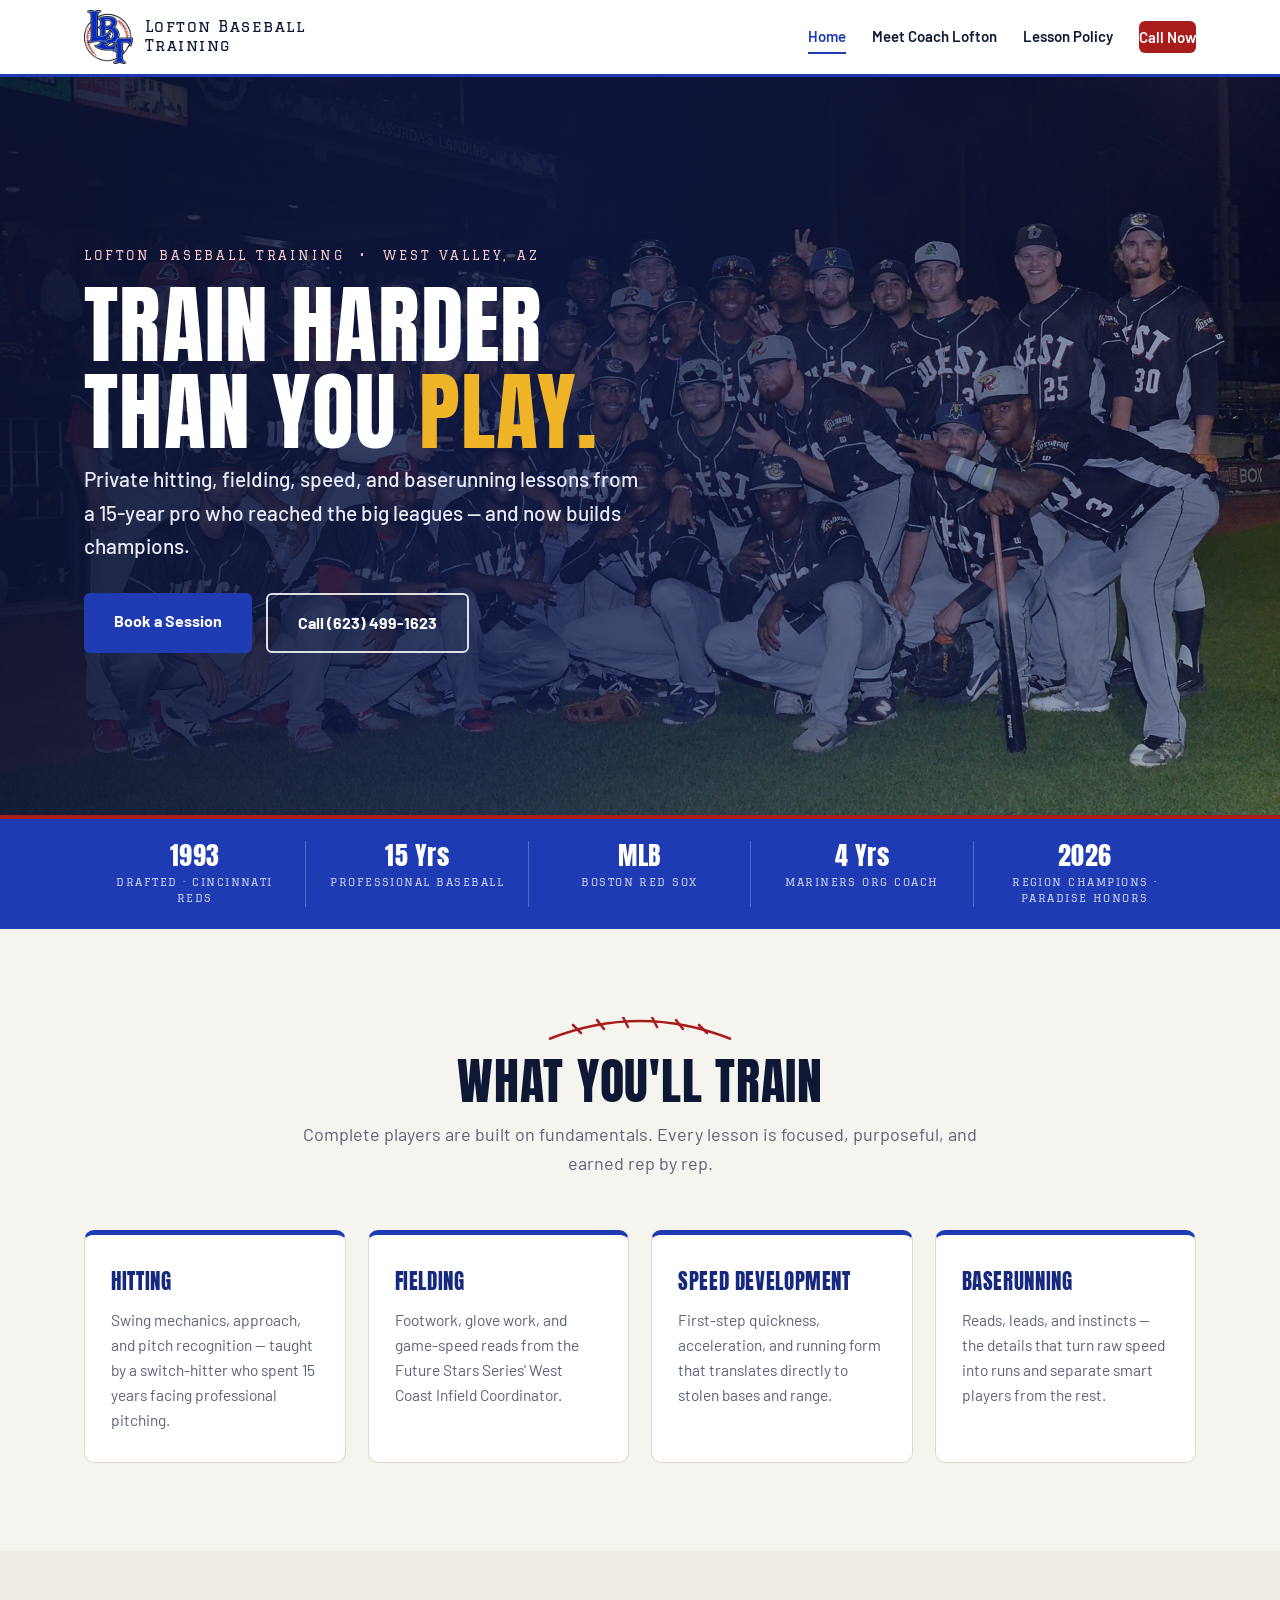
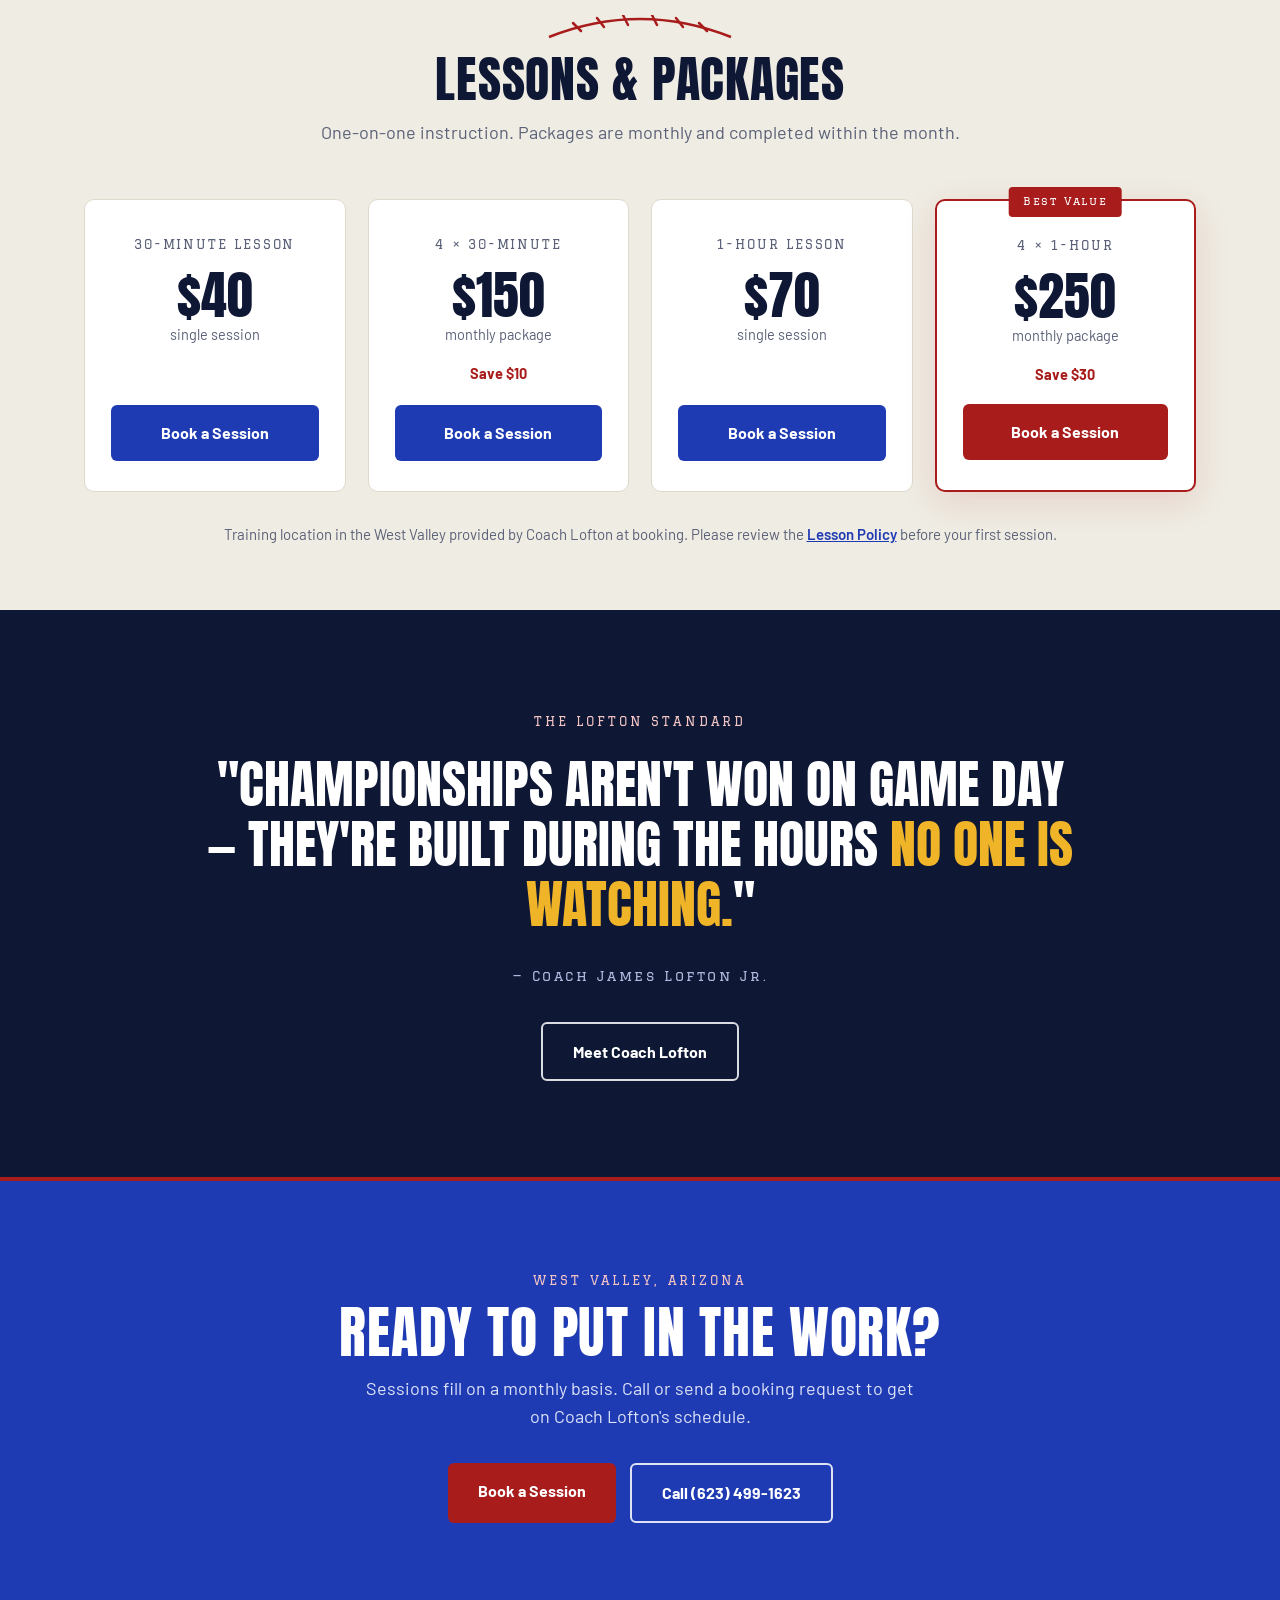
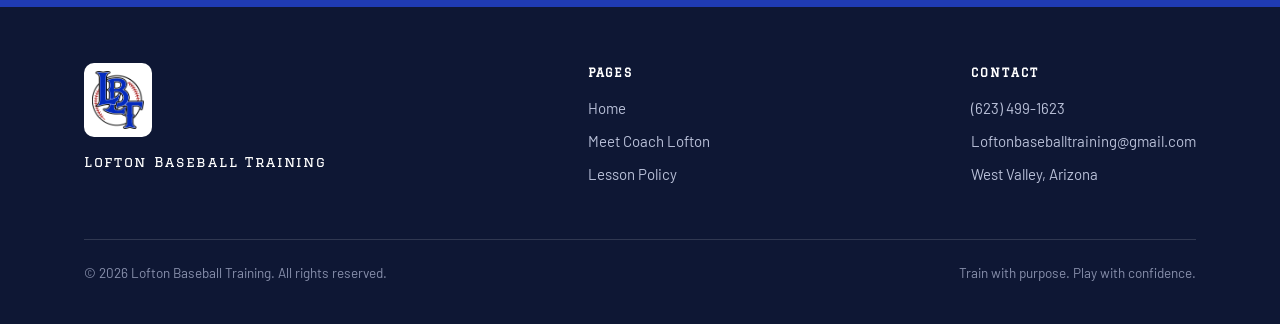
==== index.html @ 00c6a6cc "Launch Lofton Baseball Training site" ====
<!DOCTYPE html>
<html lang="en">
<head>
<meta charset="UTF-8">
<meta name="viewport" content="width=device-width, initial-scale=1.0">
<title>Lofton Baseball Training | Pro-Level Baseball Lessons in West Valley, AZ</title>
<meta name="description" content="Private baseball training in West Valley, Arizona with Coach James Lofton Jr. — 15-year pro, former Boston Red Sox shortstop, and Future Stars Series infield coordinator. Hitting, fielding, speed, and baserunning lessons.">
<link rel="icon" type="image/png" href="images/lbt-logo.png">
<link rel="preconnect" href="https://fonts.googleapis.com">
<link rel="preconnect" href="https://fonts.gstatic.com" crossorigin>
<link href="https://fonts.googleapis.com/css2?family=Anton&family=Graduate&family=Barlow:wght@400;500;600;700&display=swap" rel="stylesheet">
<link rel="stylesheet" href="styles.css">
</head>
<body>

<header class="site-header">
  <div class="header-inner">
    <a class="logo-link" href="index.html" aria-label="Lofton Baseball Training — home">
      <img src="images/lbt-logo.png" alt="LBT — Lofton Baseball Training logo">
      <span class="logo-word">Lofton Baseball<br>Training</span>
    </a>
    <button class="nav-toggle" aria-expanded="false" aria-controls="nav" onclick="const n=document.getElementById('nav');const o=n.classList.toggle('open');this.setAttribute('aria-expanded',o);">Menu</button>
    <nav class="main-nav" id="nav" aria-label="Main">
      <a href="index.html" class="active">Home</a>
      <a href="meet-coach-lofton.html">Meet Coach Lofton</a>
      <a href="lesson-policy.html">Lesson Policy</a>
      <a class="btn-call" href="tel:+16234991623">Call Now</a>
    </nav>
  </div>
</header>

<!-- HERO -->
<section class="hero">
  <img class="hero-bg" src="images/hero-team.jpg" alt="Coach Lofton's players celebrating on the field after a win" fetchpriority="high">
  <div class="hero-shade"></div>
  <div class="hero-content">
    <span class="eyebrow on-dark">Lofton Baseball Training &nbsp;•&nbsp; West Valley, AZ</span>
    <h1 class="display">Train harder<br>than you <span class="accent">play.</span></h1>
    <p class="sub">Private hitting, fielding, speed, and baserunning lessons from a 15-year pro who reached the big leagues — and now builds champions.</p>
    <div class="btn-group">
      <a class="btn btn-primary" href="mailto:Loftonbaseballtraining@gmail.com?subject=Book%20a%20Session%20%E2%80%94%20Lofton%20Baseball%20Training">Book a Session</a>
      <a class="btn btn-outline-light" href="tel:+16234991623">Call (623) 499-1623</a>
    </div>
  </div>
</section>

<!-- CREDIBILITY SCOREBOARD -->
<section class="scoreboard" aria-label="Coach Lofton's credentials">
  <div class="scoreboard-inner">
    <div class="score-item"><div class="num">1993</div><div class="lbl">Drafted · Cincinnati Reds</div></div>
    <div class="score-item"><div class="num">15 Yrs</div><div class="lbl">Professional Baseball</div></div>
    <div class="score-item"><div class="num">MLB</div><div class="lbl">Boston Red Sox</div></div>
    <div class="score-item"><div class="num">4 Yrs</div><div class="lbl">Mariners Org Coach</div></div>
    <div class="score-item"><div class="num">2026</div><div class="lbl">Region Champions · Paradise Honors</div></div>
  </div>
</section>

<!-- TRAINING -->
<section class="section" id="training">
  <div class="wrap">
    <div class="section-head">
      <svg class="seam" viewBox="0 0 190 26" aria-hidden="true"><path d="M4 22 Q95 -14 186 22" fill="none" stroke="#A81C1C" stroke-width="2.5"/><g stroke="#A81C1C" stroke-width="2.5" stroke-linecap="round"><line x1="28" y1="8" x2="36" y2="16"/><line x1="52" y1="3" x2="59" y2="12"/><line x1="78" y1="0" x2="83" y2="10"/><line x1="107" y1="0" x2="112" y2="10"/><line x1="131" y1="3" x2="138" y2="12"/><line x1="154" y1="8" x2="162" y2="16"/></g></svg>
      <h2 class="display">What you'll train</h2>
      <p>Complete players are built on fundamentals. Every lesson is focused, purposeful, and earned rep by rep.</p>
    </div>
    <div class="train-grid">
      <div class="train-card">
        <h3>Hitting</h3>
        <p>Swing mechanics, approach, and pitch recognition — taught by a switch-hitter who spent 15 years facing professional pitching.</p>
      </div>
      <div class="train-card">
        <h3>Fielding</h3>
        <p>Footwork, glove work, and game-speed reads from the Future Stars Series' West Coast Infield Coordinator.</p>
      </div>
      <div class="train-card">
        <h3>Speed Development</h3>
        <p>First-step quickness, acceleration, and running form that translates directly to stolen bases and range.</p>
      </div>
      <div class="train-card">
        <h3>Baserunning</h3>
        <p>Reads, leads, and instincts — the details that turn raw speed into runs and separate smart players from the rest.</p>
      </div>
    </div>
  </div>
</section>

<!-- PRICING -->
<section class="section tight" id="pricing" style="background:#EFECE3;">
  <div class="wrap">
    <div class="section-head">
      <svg class="seam" viewBox="0 0 190 26" aria-hidden="true"><path d="M4 22 Q95 -14 186 22" fill="none" stroke="#A81C1C" stroke-width="2.5"/><g stroke="#A81C1C" stroke-width="2.5" stroke-linecap="round"><line x1="28" y1="8" x2="36" y2="16"/><line x1="52" y1="3" x2="59" y2="12"/><line x1="78" y1="0" x2="83" y2="10"/><line x1="107" y1="0" x2="112" y2="10"/><line x1="131" y1="3" x2="138" y2="12"/><line x1="154" y1="8" x2="162" y2="16"/></g></svg>
      <h2 class="display">Lessons &amp; Packages</h2>
      <p>One-on-one instruction. Packages are monthly and completed within the month.</p>
    </div>
    <div class="price-grid">
      <div class="price-card">
        <div class="plan">30-Minute Lesson</div>
        <div class="amount">$40</div>
        <div class="per">single session</div>
        <div class="save"></div>
        <a class="btn btn-primary" href="mailto:Loftonbaseballtraining@gmail.com?subject=Book%20a%2030-Minute%20Lesson">Book a Session</a>
      </div>
      <div class="price-card">
        <div class="plan">4 × 30-Minute</div>
        <div class="amount">$150</div>
        <div class="per">monthly package</div>
        <div class="save">Save $10</div>
        <a class="btn btn-primary" href="mailto:Loftonbaseballtraining@gmail.com?subject=Book%20the%204%20x%2030-Minute%20Package">Book a Session</a>
      </div>
      <div class="price-card">
        <div class="plan">1-Hour Lesson</div>
        <div class="amount">$70</div>
        <div class="per">single session</div>
        <div class="save"></div>
        <a class="btn btn-primary" href="mailto:Loftonbaseballtraining@gmail.com?subject=Book%20a%201-Hour%20Lesson">Book a Session</a>
      </div>
      <div class="price-card best">
        <span class="best-tag">Best Value</span>
        <div class="plan">4 × 1-Hour</div>
        <div class="amount">$250</div>
        <div class="per">monthly package</div>
        <div class="save">Save $30</div>
        <a class="btn btn-red" href="mailto:Loftonbaseballtraining@gmail.com?subject=Book%20the%204%20x%201-Hour%20Package">Book a Session</a>
      </div>
    </div>
    <p class="price-note">Training location in the West Valley provided by Coach Lofton at booking. Please review the <a href="lesson-policy.html">Lesson Policy</a> before your first session.</p>
  </div>
</section>

<!-- PHILOSOPHY QUOTE -->
<section class="quote-band">
  <div class="wrap">
    <span class="eyebrow on-dark">The Lofton Standard</span>
    <blockquote>"Championships aren't won on game day — they're built during the hours <span class="accent">no one is watching.</span>"</blockquote>
    <cite>— Coach James Lofton Jr.</cite>
    <div class="more">
      <a class="btn btn-outline-light" href="meet-coach-lofton.html">Meet Coach Lofton</a>
    </div>
  </div>
</section>

<!-- FINAL CTA -->
<section class="cta-band">
  <div class="wrap">
    <span class="eyebrow on-dark">West Valley, Arizona</span>
    <h2 class="display">Ready to put in the work?</h2>
    <p>Sessions fill on a monthly basis. Call or send a booking request to get on Coach Lofton's schedule.</p>
    <div class="btn-group">
      <a class="btn btn-red" href="mailto:Loftonbaseballtraining@gmail.com?subject=Book%20a%20Session%20%E2%80%94%20Lofton%20Baseball%20Training">Book a Session</a>
      <a class="btn btn-outline-light" href="tel:+16234991623">Call (623) 499-1623</a>
    </div>
  </div>
</section>

<footer class="site-footer">
  <div class="wrap">
    <div class="footer-grid">
      <div class="footer-brand">
        <img src="images/lbt-logo.png" alt="LBT logo">
        <div class="fw">Lofton Baseball Training</div>
      </div>
      <div class="footer-col">
        <h4>Pages</h4>
        <a href="index.html">Home</a>
        <a href="meet-coach-lofton.html">Meet Coach Lofton</a>
        <a href="lesson-policy.html">Lesson Policy</a>
      </div>
      <div class="footer-col">
        <h4>Contact</h4>
        <a href="tel:+16234991623">(623) 499-1623</a>
        <a href="mailto:Loftonbaseballtraining@gmail.com">Loftonbaseballtraining@gmail.com</a>
        <span style="display:block;">West Valley, Arizona</span>
      </div>
    </div>
    <div class="footer-bottom">
      <span>© 2026 Lofton Baseball Training. All rights reserved.</span>
      <span>Train with purpose. Play with confidence.</span>
    </div>
  </div>
</footer>

</body>
</html>
---- styles.css ----
/* ============================================================
   LOFTON BASEBALL TRAINING — shared styles
   Palette: chalk white / royal blue / seam red / navy ink
   Type: Anton (display) · Graduate (varsity labels) · Barlow (body)
   ============================================================ */

:root{
  --chalk:#F6F4EE;
  --white:#FFFFFF;
  --royal:#1F3BB3;
  --royal-deep:#16297E;
  --ink:#0E1734;
  --stitch:#A81C1C;
  --line:#DFD9CB;
  --muted:#5B6178;
  --max:1160px;
}

*{margin:0;padding:0;box-sizing:border-box;}
html{scroll-behavior:smooth;}
body{
  font-family:'Barlow',system-ui,sans-serif;
  background:var(--chalk);
  color:var(--ink);
  line-height:1.6;
  font-size:17px;
  -webkit-font-smoothing:antialiased;
}
img{display:block;max-width:100%;}
a{color:inherit;}

.wrap{max-width:var(--max);margin:0 auto;padding:0 24px;}

/* ---------- type roles ---------- */
.display{
  font-family:'Anton',sans-serif;
  font-weight:400;
  text-transform:uppercase;
  letter-spacing:.015em;
  line-height:1.02;
}
.eyebrow{
  font-family:'Graduate',serif;
  font-size:13px;
  letter-spacing:.22em;
  text-transform:uppercase;
  color:var(--stitch);
}
.eyebrow.on-dark{color:#F2C4C4;}

/* ---------- header ---------- */
.site-header{
  position:sticky;top:0;z-index:50;
  background:var(--white);
  border-bottom:3px solid var(--royal);
}
.header-inner{
  max-width:var(--max);margin:0 auto;padding:10px 24px;
  display:flex;align-items:center;gap:20px;
}
.logo-link{display:flex;align-items:center;gap:12px;text-decoration:none;}
.logo-link img{height:54px;width:auto;}
.logo-word{
  font-family:'Graduate',serif;font-size:15px;letter-spacing:.1em;
  color:var(--ink);line-height:1.25;
}
.main-nav{margin-left:auto;display:flex;align-items:center;gap:26px;}
.main-nav a{
  text-decoration:none;font-weight:600;font-size:15px;color:var(--ink);
  padding:4px 0;border-bottom:2px solid transparent;
}
.main-nav a:hover{border-bottom-color:var(--stitch);}
.main-nav a.active{border-bottom-color:var(--royal);color:var(--royal);}
.btn-call{
  background:var(--stitch);color:#fff !important;
  padding:10px 18px;border-radius:6px;border-bottom:none !important;
  font-weight:700;white-space:nowrap;
}
.btn-call:hover{background:#8C1414;}

/* mobile nav */
.nav-toggle{display:none;margin-left:auto;background:none;border:2px solid var(--ink);
  border-radius:6px;padding:8px 12px;font-family:'Graduate',serif;font-size:12px;
  letter-spacing:.12em;cursor:pointer;color:var(--ink);}
@media (max-width:820px){
  .nav-toggle{display:block;}
  .main-nav{
    display:none;position:absolute;top:100%;left:0;right:0;
    background:var(--white);border-bottom:3px solid var(--royal);
    flex-direction:column;align-items:flex-start;padding:18px 24px;gap:16px;
  }
  .main-nav.open{display:flex;}
  .logo-link img{height:46px;}
  .logo-word{font-size:13px;}
}

/* ---------- buttons ---------- */
.btn{
  display:inline-block;text-decoration:none;font-weight:700;font-size:16px;
  padding:15px 30px;border-radius:6px;transition:transform .12s ease, background .15s ease;
}
.btn:active{transform:translateY(1px);}
.btn-primary{background:var(--royal);color:#fff;}
.btn-primary:hover{background:var(--royal-deep);}
.btn-outline-light{border:2px solid rgba(255,255,255,.85);color:#fff;}
.btn-outline-light:hover{background:rgba(255,255,255,.14);}
.btn-red{background:var(--stitch);color:#fff;}
.btn-red:hover{background:#8C1414;}
.btn-group{display:flex;gap:14px;flex-wrap:wrap;}

/* ---------- seam divider (signature) ---------- */
.seam{display:block;margin:0 auto;width:190px;height:26px;}

/* ---------- hero ---------- */
.hero{
  position:relative;color:#fff;overflow:hidden;
  display:flex;align-items:center;
  min-height:82vh;
}
.hero-bg{position:absolute;inset:0;width:100%;height:100%;object-fit:cover;object-position:center 30%;}
.hero-shade{
  position:absolute;inset:0;
  background:linear-gradient(100deg, rgba(11,18,48,.92) 0%, rgba(15,26,73,.78) 42%, rgba(15,26,73,.30) 100%);
}
.hero-content{position:relative;max-width:var(--max);margin:0 auto;padding:96px 24px;width:100%;}
.hero h1{font-size:clamp(44px,7.2vw,86px);margin:14px 0 6px;}
.hero h1 .accent{color:#F0B429;}
.hero .sub{font-size:clamp(17px,2vw,21px);max-width:560px;color:#E7EAF6;margin-bottom:30px;font-weight:500;}
@media (max-width:640px){
  .hero{min-height:70vh;}
  .hero-content{padding:72px 24px;}
}

/* ---------- scoreboard credibility strip ---------- */
.scoreboard{background:var(--royal);color:#fff;border-top:4px solid var(--stitch);}
.scoreboard-inner{
  max-width:var(--max);margin:0 auto;padding:22px 24px;
  display:flex;flex-wrap:wrap;justify-content:center;gap:14px 0;
}
.score-item{
  flex:1 1 160px;text-align:center;padding:0 18px;
  border-right:1px solid rgba(255,255,255,.25);
}
.score-item:last-child{border-right:none;}
.score-item .num{font-family:'Anton',sans-serif;font-size:26px;letter-spacing:.02em;line-height:1.1;}
.score-item .lbl{font-family:'Graduate',serif;font-size:10.5px;letter-spacing:.14em;color:#C7D0F2;margin-top:4px;text-transform:uppercase;}
@media (max-width:820px){
  .score-item{flex:1 1 45%;border-right:none;padding:8px 10px;}
}

/* ---------- sections ---------- */
.section{padding:88px 0;}
.section.tight{padding:64px 0;}
.section-head{text-align:center;max-width:680px;margin:0 auto 52px;}
.section-head h2{font-size:clamp(32px,4.4vw,50px);margin:12px 0 14px;}
.section-head p{color:var(--muted);font-size:18px;}

/* ---------- training cards ---------- */
.train-grid{display:grid;grid-template-columns:repeat(4,1fr);gap:22px;}
.train-card{
  background:var(--white);border:1px solid var(--line);border-radius:10px;
  padding:30px 26px;border-top:5px solid var(--royal);
}
.train-card h3{font-family:'Anton',sans-serif;font-weight:400;text-transform:uppercase;
  letter-spacing:.03em;font-size:21px;margin-bottom:10px;color:var(--royal-deep);}
.train-card p{color:var(--muted);font-size:15.5px;}
@media (max-width:960px){.train-grid{grid-template-columns:repeat(2,1fr);}}
@media (max-width:560px){.train-grid{grid-template-columns:1fr;}}

/* ---------- pricing ---------- */
.price-grid{display:grid;grid-template-columns:repeat(4,1fr);gap:22px;align-items:stretch;}
.price-card{
  background:var(--white);border:1px solid var(--line);border-radius:10px;
  padding:34px 26px 30px;text-align:center;position:relative;
  display:flex;flex-direction:column;
}
.price-card.best{border:2px solid var(--stitch);box-shadow:0 10px 34px rgba(168,28,28,.13);}
.best-tag{
  position:absolute;top:-14px;left:50%;transform:translateX(-50%);
  background:var(--stitch);color:#fff;font-family:'Graduate',serif;
  font-size:11px;letter-spacing:.16em;padding:6px 14px;border-radius:4px;white-space:nowrap;
}
.price-card .plan{font-family:'Graduate',serif;font-size:13px;letter-spacing:.14em;color:var(--muted);text-transform:uppercase;}
.price-card .amount{font-family:'Anton',sans-serif;font-size:52px;color:var(--ink);margin:14px 0 2px;line-height:1;}
.price-card .per{color:var(--muted);font-size:14.5px;margin-bottom:16px;}
.price-card .save{color:var(--stitch);font-weight:700;font-size:14.5px;margin-bottom:18px;min-height:22px;}
.price-card .btn{margin-top:auto;}
.price-note{text-align:center;color:var(--muted);font-size:15px;margin-top:30px;}
.price-note a{color:var(--royal);font-weight:600;}
@media (max-width:960px){.price-grid{grid-template-columns:repeat(2,1fr);}}
@media (max-width:560px){.price-grid{grid-template-columns:1fr;}}

/* ---------- quote block ---------- */
.quote-band{background:var(--ink);color:#fff;text-align:center;padding:96px 0;}
.quote-band blockquote{
  font-family:'Anton',sans-serif;text-transform:uppercase;
  font-size:clamp(28px,4.6vw,52px);line-height:1.15;max-width:880px;margin:22px auto 26px;
}
.quote-band blockquote .accent{color:#F0B429;}
.quote-band cite{
  font-family:'Graduate',serif;font-style:normal;font-size:14px;letter-spacing:.18em;color:#AEB8DC;
}
.quote-band .more{margin-top:34px;}

/* ---------- CTA band ---------- */
.cta-band{background:var(--royal);color:#fff;text-align:center;padding:84px 0;border-top:4px solid var(--stitch);}
.cta-band h2{font-size:clamp(34px,5vw,56px);margin:12px 0 12px;}
.cta-band p{color:#DDE3F8;font-size:18px;max-width:560px;margin:0 auto 32px;}
.cta-band .btn-group{justify-content:center;}

/* ---------- footer ---------- */
.site-footer{background:var(--ink);color:#B9C0D8;padding:56px 0 40px;font-size:15px;}
.footer-grid{display:flex;flex-wrap:wrap;gap:40px;justify-content:space-between;align-items:flex-start;}
.footer-brand img{height:74px;margin-bottom:14px;background:#fff;border-radius:10px;padding:8px;}
.footer-brand .fw{font-family:'Graduate',serif;color:#fff;font-size:14px;letter-spacing:.12em;}
.footer-col h4{font-family:'Graduate',serif;font-size:12px;letter-spacing:.16em;color:#fff;margin-bottom:14px;text-transform:uppercase;}
.footer-col a{display:block;color:#B9C0D8;text-decoration:none;margin-bottom:9px;}
.footer-col a:hover{color:#fff;}
.footer-bottom{border-top:1px solid rgba(255,255,255,.14);margin-top:44px;padding-top:22px;
  display:flex;flex-wrap:wrap;gap:10px;justify-content:space-between;font-size:13.5px;color:#8890AC;}

/* ---------- meet coach page ---------- */
.coach-hero{background:var(--ink);color:#fff;overflow:hidden;}
.coach-hero-grid{
  max-width:var(--max);margin:0 auto;padding:0 24px;
  display:grid;grid-template-columns:1.05fr .95fr;gap:40px;align-items:stretch;
}
.coach-hero-text{padding:90px 0;align-self:center;}
.coach-hero-text h1{font-size:clamp(46px,6.4vw,84px);margin:14px 0 18px;}
.coach-hero-text .sub{color:#D7DCEF;font-size:19px;max-width:480px;margin-bottom:30px;}
.coach-hero-photo{position:relative;min-height:520px;}
.coach-hero-photo img{
  position:absolute;inset:0;width:100%;height:100%;object-fit:cover;object-position:center 22%;
}
.coach-hero-photo::after{
  content:"";position:absolute;inset:0;
  background:linear-gradient(90deg, var(--ink) 0%, rgba(14,23,52,0) 26%);
}
@media (max-width:880px){
  .coach-hero-grid{grid-template-columns:1fr;gap:0;padding:0;}
  .coach-hero-text{padding:64px 24px 40px;}
  .coach-hero-photo{min-height:440px;}
  .coach-hero-photo::after{background:linear-gradient(180deg, var(--ink) 0%, rgba(14,23,52,0) 22%);}
}

/* career timeline — scorecard */
.timeline{max-width:820px;margin:0 auto;}
.inning{
  display:grid;grid-template-columns:120px 1fr;gap:26px;
  padding:30px 0;border-bottom:1px dashed var(--line);
}
.inning:last-child{border-bottom:none;}
.inning .yr{
  font-family:'Anton',sans-serif;font-size:27px;color:var(--royal);
  line-height:1.15;text-transform:uppercase;
}
.inning h3{font-size:20px;font-weight:700;margin-bottom:6px;}
.inning p{color:var(--muted);font-size:16px;}
@media (max-width:600px){
  .inning{grid-template-columns:1fr;gap:6px;padding:24px 0;}
}

/* championship split */
.champ-grid{
  display:grid;grid-template-columns:.9fr 1.1fr;gap:56px;align-items:center;
}
.champ-grid .poster{
  border-radius:10px;overflow:hidden;box-shadow:0 18px 50px rgba(14,23,52,.22);
}
.champ-grid h2{font-size:clamp(30px,4vw,46px);margin:12px 0 16px;}
.champ-grid p{color:var(--muted);margin-bottom:14px;}
@media (max-width:880px){
  .champ-grid{grid-template-columns:1fr;gap:34px;}
  .champ-grid .poster{max-width:440px;margin:0 auto;}
}

/* philosophy long-form */
.philosophy{max-width:760px;margin:0 auto;}
.philosophy p{margin-bottom:18px;font-size:17.5px;}
.philosophy .lead{font-size:20px;font-weight:600;color:var(--ink);}

/* ---------- policy page ---------- */
.policy-hero{background:var(--royal);color:#fff;text-align:center;padding:84px 0 70px;border-bottom:4px solid var(--stitch);}
.policy-hero h1{font-size:clamp(40px,6vw,68px);margin:12px 0 10px;}
.policy-hero p{color:#DDE3F8;font-size:18px;max-width:540px;margin:0 auto;}
.policy-body{max-width:760px;margin:0 auto;}
.policy-card{
  background:var(--white);border:1px solid var(--line);border-radius:10px;
  padding:38px 36px;margin-bottom:26px;border-left:5px solid var(--royal);
}
.policy-card h2{font-family:'Anton',sans-serif;font-weight:400;text-transform:uppercase;
  font-size:23px;letter-spacing:.03em;color:var(--royal-deep);margin-bottom:12px;}
.policy-card p{color:#333A52;margin-bottom:10px;}
.policy-card ul{margin:8px 0 4px 20px;color:#333A52;}
.policy-card li{margin-bottom:8px;}
@media (max-width:560px){.policy-card{padding:28px 22px;}}

/* accessibility + motion */
a:focus-visible,button:focus-visible{outline:3px solid var(--stitch);outline-offset:2px;}
@media (prefers-reduced-motion:reduce){
  html{scroll-behavior:auto;}
  .btn{transition:none;}
}
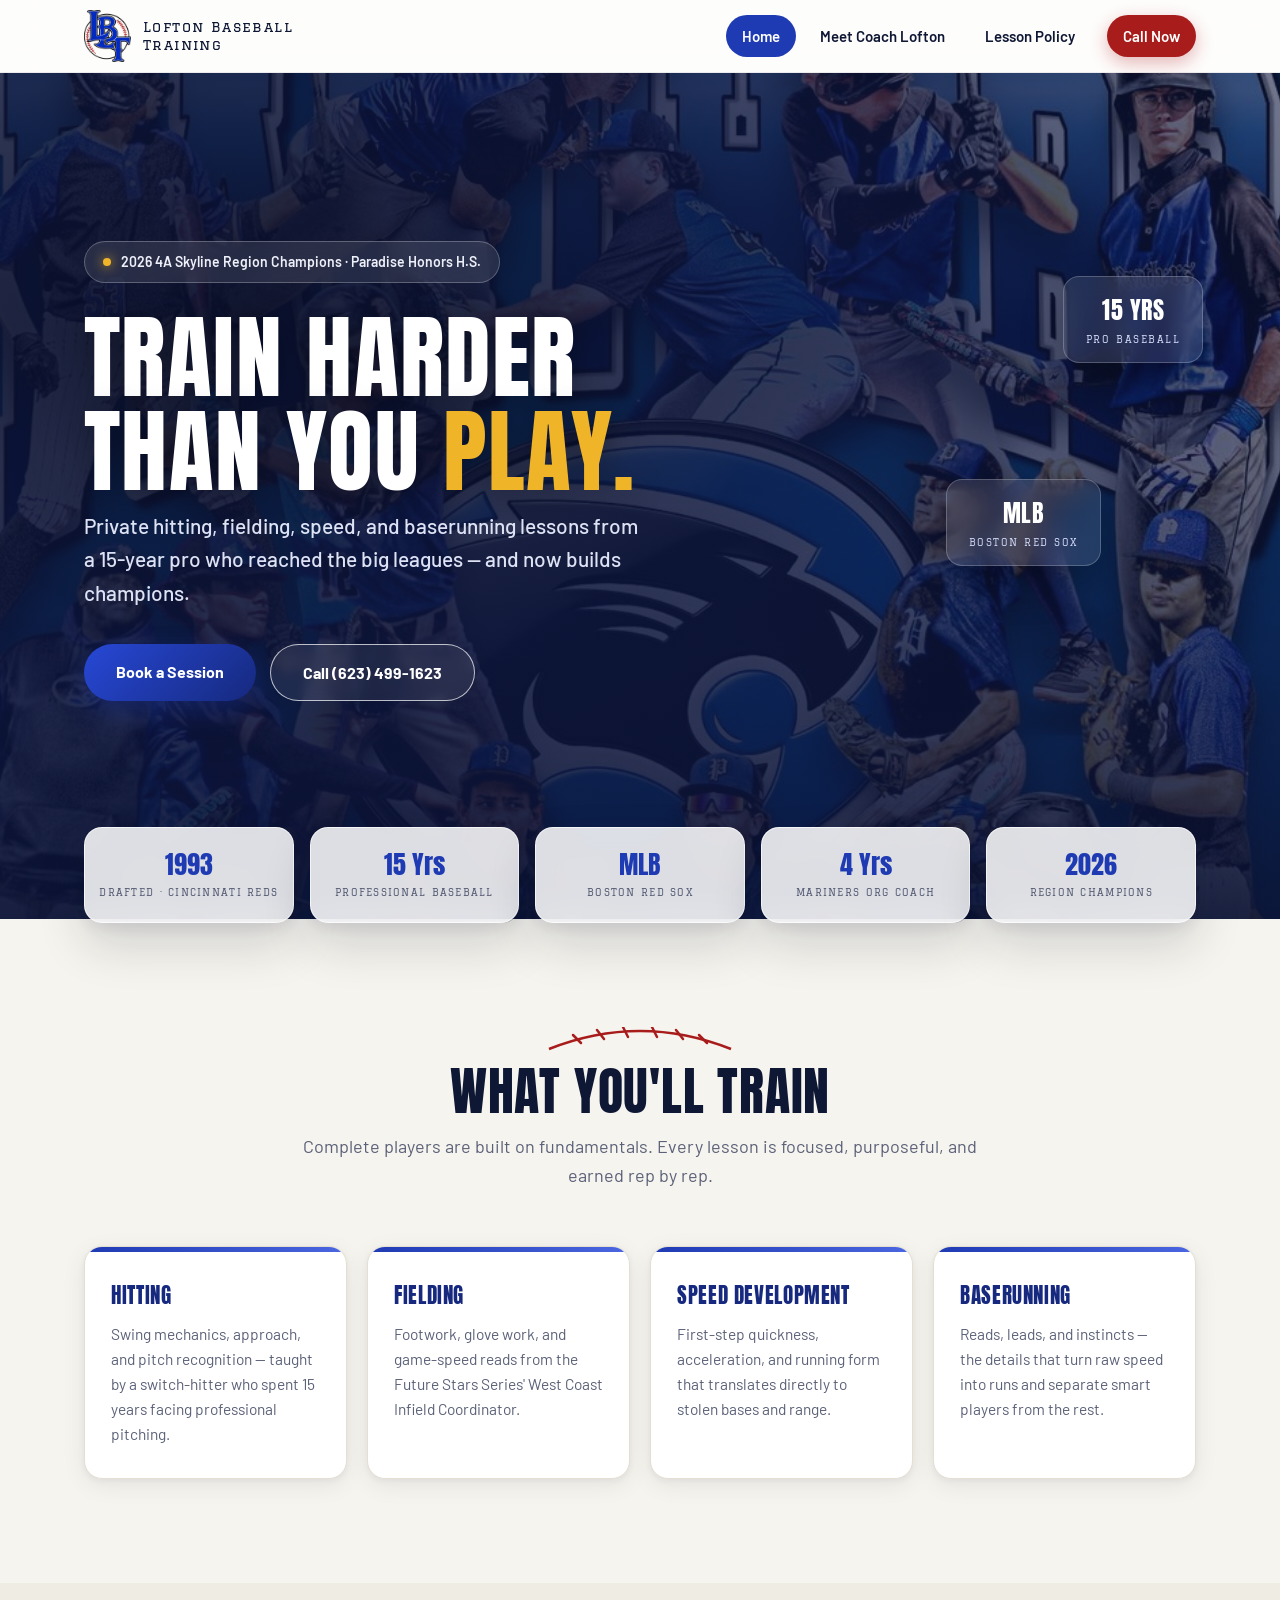
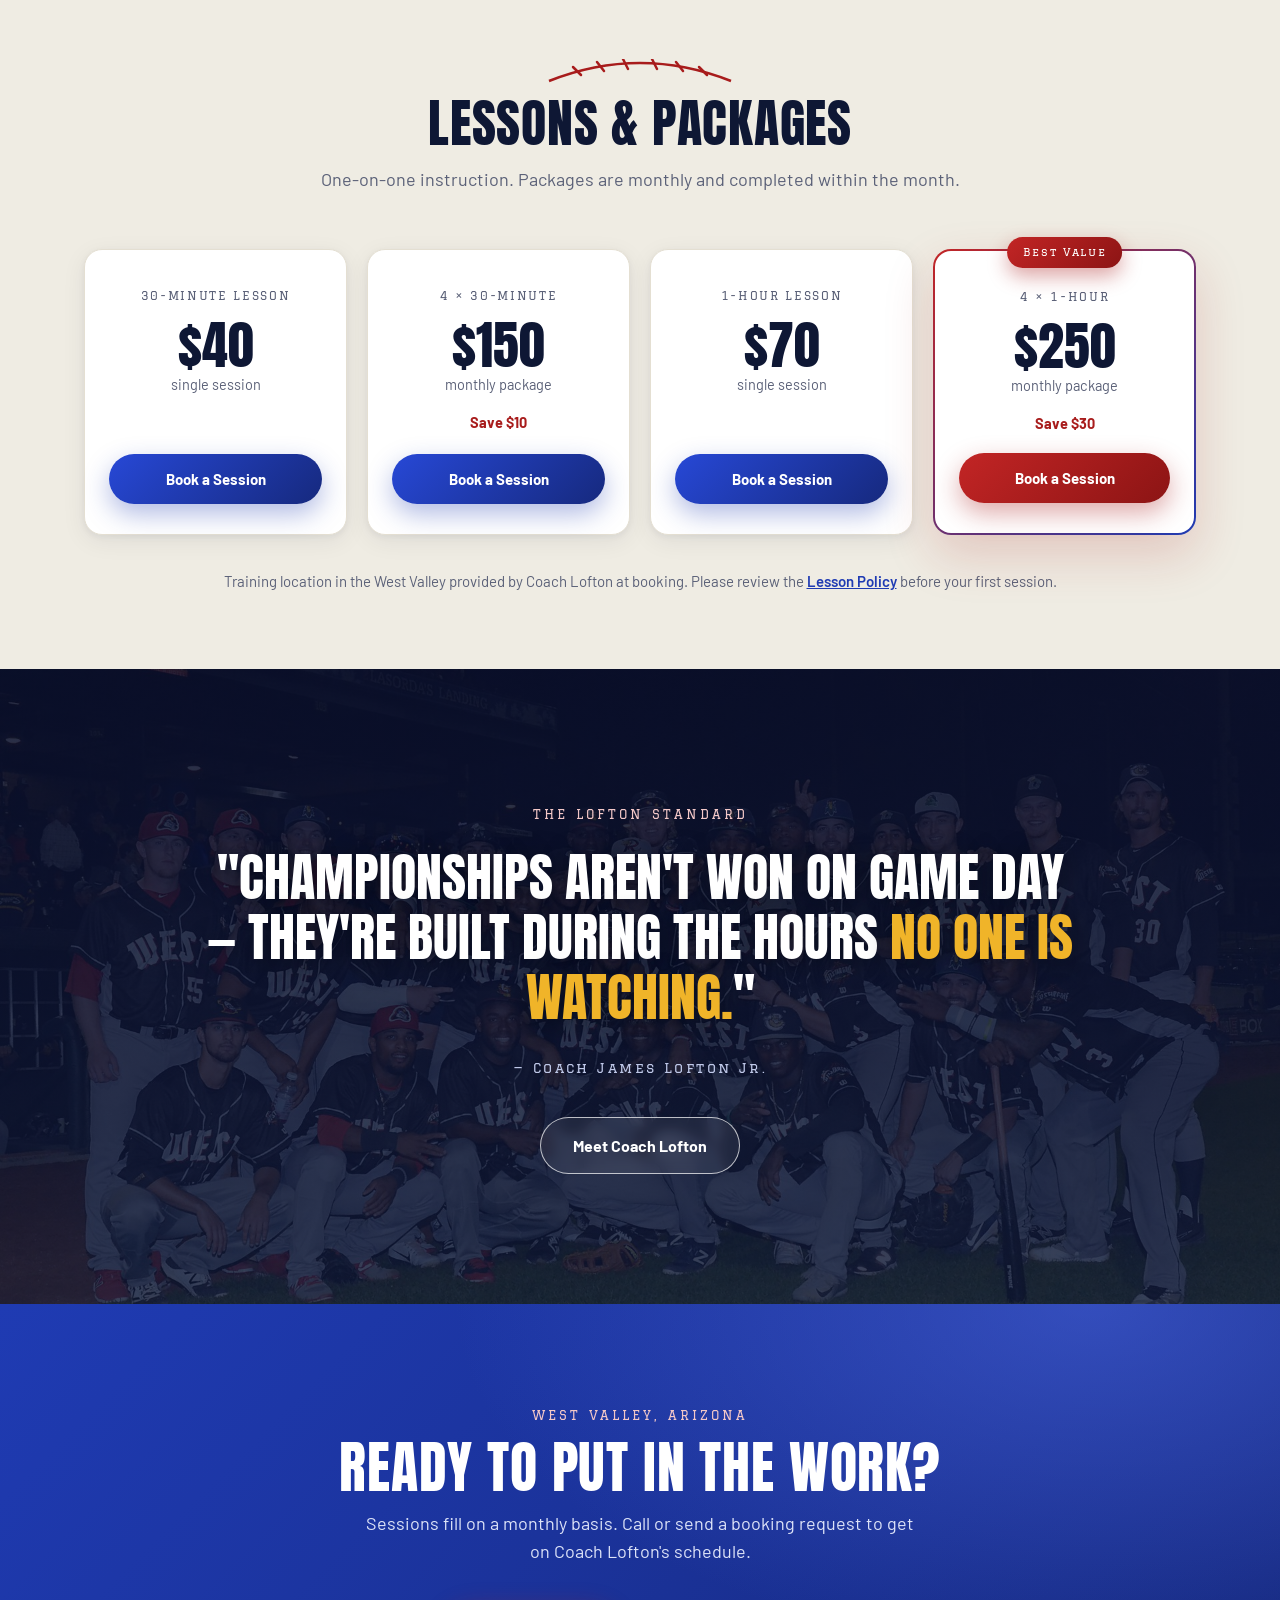
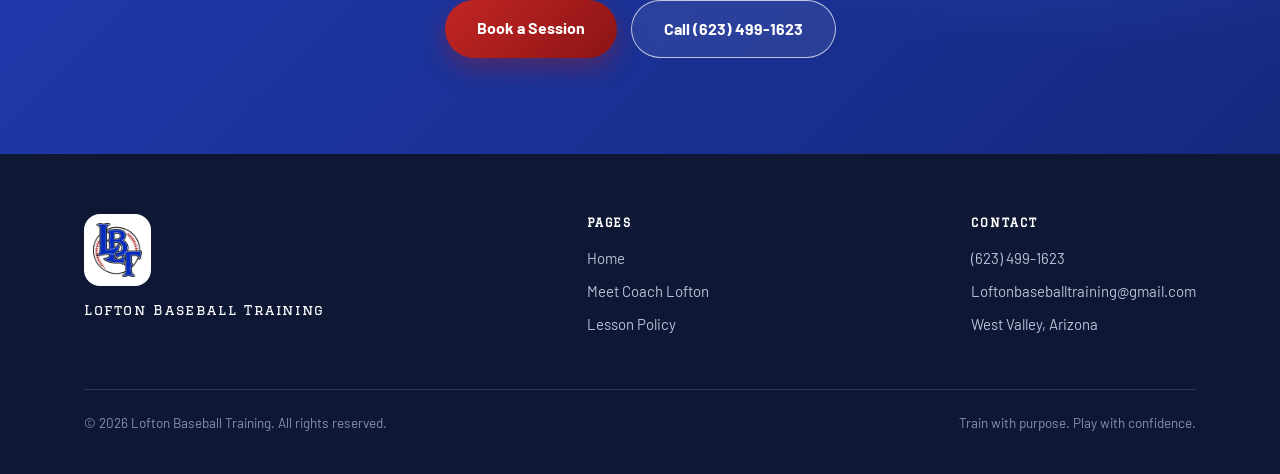
==== commit df92faf9: "Modern v2: poster hero, floating tiles, glass UI" ====
--- a/index.html
+++ b/index.html
@@ -29,12 +29,16 @@
   </div>
 </header>
 
-<!-- HERO -->
+<!-- HERO — championship poster background -->
 <section class="hero">
-  <img class="hero-bg" src="images/hero-team.jpg" alt="Coach Lofton's players celebrating on the field after a win" fetchpriority="high">
+  <img class="hero-bg" src="images/champs-poster.jpg" alt="Paradise Honors Panthers — 2026 4A Skyline Region Champions" fetchpriority="high">
   <div class="hero-shade"></div>
+
+  <div class="hero-float f1"><div class="n">15 YRS</div><div class="l">Pro Baseball</div></div>
+  <div class="hero-float f2"><div class="n">MLB</div><div class="l">Boston Red Sox</div></div>
+
   <div class="hero-content">
-    <span class="eyebrow on-dark">Lofton Baseball Training &nbsp;•&nbsp; West Valley, AZ</span>
+    <span class="champ-chip"><span class="dot"></span> 2026 4A Skyline Region Champions · Paradise Honors H.S.</span>
     <h1 class="display">Train harder<br>than you <span class="accent">play.</span></h1>
     <p class="sub">Private hitting, fielding, speed, and baserunning lessons from a 15-year pro who reached the big leagues — and now builds champions.</p>
     <div class="btn-group">
@@ -44,39 +48,39 @@
   </div>
 </section>
 
-<!-- CREDIBILITY SCOREBOARD -->
-<section class="scoreboard" aria-label="Coach Lofton's credentials">
-  <div class="scoreboard-inner">
-    <div class="score-item"><div class="num">1993</div><div class="lbl">Drafted · Cincinnati Reds</div></div>
-    <div class="score-item"><div class="num">15 Yrs</div><div class="lbl">Professional Baseball</div></div>
-    <div class="score-item"><div class="num">MLB</div><div class="lbl">Boston Red Sox</div></div>
-    <div class="score-item"><div class="num">4 Yrs</div><div class="lbl">Mariners Org Coach</div></div>
-    <div class="score-item"><div class="num">2026</div><div class="lbl">Region Champions · Paradise Honors</div></div>
-  </div>
-</section>
+<!-- FLOATING STAT TILES -->
+<div class="float-strip" aria-label="Coach Lofton's credentials">
+  <div class="float-grid">
+    <div class="tile reveal"><div class="num">1993</div><div class="lbl">Drafted · Cincinnati Reds</div></div>
+    <div class="tile reveal d1"><div class="num">15 Yrs</div><div class="lbl">Professional Baseball</div></div>
+    <div class="tile reveal d2"><div class="num">MLB</div><div class="lbl">Boston Red Sox</div></div>
+    <div class="tile reveal d3"><div class="num">4 Yrs</div><div class="lbl">Mariners Org Coach</div></div>
+    <div class="tile reveal d4"><div class="num">2026</div><div class="lbl">Region Champions</div></div>
+  </div>
+</div>
 
 <!-- TRAINING -->
 <section class="section" id="training">
   <div class="wrap">
-    <div class="section-head">
+    <div class="section-head reveal">
       <svg class="seam" viewBox="0 0 190 26" aria-hidden="true"><path d="M4 22 Q95 -14 186 22" fill="none" stroke="#A81C1C" stroke-width="2.5"/><g stroke="#A81C1C" stroke-width="2.5" stroke-linecap="round"><line x1="28" y1="8" x2="36" y2="16"/><line x1="52" y1="3" x2="59" y2="12"/><line x1="78" y1="0" x2="83" y2="10"/><line x1="107" y1="0" x2="112" y2="10"/><line x1="131" y1="3" x2="138" y2="12"/><line x1="154" y1="8" x2="162" y2="16"/></g></svg>
       <h2 class="display">What you'll train</h2>
       <p>Complete players are built on fundamentals. Every lesson is focused, purposeful, and earned rep by rep.</p>
     </div>
     <div class="train-grid">
-      <div class="train-card">
+      <div class="train-card reveal">
         <h3>Hitting</h3>
         <p>Swing mechanics, approach, and pitch recognition — taught by a switch-hitter who spent 15 years facing professional pitching.</p>
       </div>
-      <div class="train-card">
+      <div class="train-card reveal d1">
         <h3>Fielding</h3>
         <p>Footwork, glove work, and game-speed reads from the Future Stars Series' West Coast Infield Coordinator.</p>
       </div>
-      <div class="train-card">
+      <div class="train-card reveal d2">
         <h3>Speed Development</h3>
         <p>First-step quickness, acceleration, and running form that translates directly to stolen bases and range.</p>
       </div>
-      <div class="train-card">
+      <div class="train-card reveal d3">
         <h3>Baserunning</h3>
         <p>Reads, leads, and instincts — the details that turn raw speed into runs and separate smart players from the rest.</p>
       </div>
@@ -87,34 +91,34 @@
 <!-- PRICING -->
 <section class="section tight" id="pricing" style="background:#EFECE3;">
   <div class="wrap">
-    <div class="section-head">
+    <div class="section-head reveal">
       <svg class="seam" viewBox="0 0 190 26" aria-hidden="true"><path d="M4 22 Q95 -14 186 22" fill="none" stroke="#A81C1C" stroke-width="2.5"/><g stroke="#A81C1C" stroke-width="2.5" stroke-linecap="round"><line x1="28" y1="8" x2="36" y2="16"/><line x1="52" y1="3" x2="59" y2="12"/><line x1="78" y1="0" x2="83" y2="10"/><line x1="107" y1="0" x2="112" y2="10"/><line x1="131" y1="3" x2="138" y2="12"/><line x1="154" y1="8" x2="162" y2="16"/></g></svg>
       <h2 class="display">Lessons &amp; Packages</h2>
       <p>One-on-one instruction. Packages are monthly and completed within the month.</p>
     </div>
     <div class="price-grid">
-      <div class="price-card">
+      <div class="price-card reveal">
         <div class="plan">30-Minute Lesson</div>
         <div class="amount">$40</div>
         <div class="per">single session</div>
         <div class="save"></div>
         <a class="btn btn-primary" href="mailto:Loftonbaseballtraining@gmail.com?subject=Book%20a%2030-Minute%20Lesson">Book a Session</a>
       </div>
-      <div class="price-card">
+      <div class="price-card reveal d1">
         <div class="plan">4 × 30-Minute</div>
         <div class="amount">$150</div>
         <div class="per">monthly package</div>
         <div class="save">Save $10</div>
         <a class="btn btn-primary" href="mailto:Loftonbaseballtraining@gmail.com?subject=Book%20the%204%20x%2030-Minute%20Package">Book a Session</a>
       </div>
-      <div class="price-card">
+      <div class="price-card reveal d2">
         <div class="plan">1-Hour Lesson</div>
         <div class="amount">$70</div>
         <div class="per">single session</div>
         <div class="save"></div>
         <a class="btn btn-primary" href="mailto:Loftonbaseballtraining@gmail.com?subject=Book%20a%201-Hour%20Lesson">Book a Session</a>
       </div>
-      <div class="price-card best">
+      <div class="price-card best reveal d3">
         <span class="best-tag">Best Value</span>
         <div class="plan">4 × 1-Hour</div>
         <div class="amount">$250</div>
@@ -123,15 +127,17 @@
         <a class="btn btn-red" href="mailto:Loftonbaseballtraining@gmail.com?subject=Book%20the%204%20x%201-Hour%20Package">Book a Session</a>
       </div>
     </div>
-    <p class="price-note">Training location in the West Valley provided by Coach Lofton at booking. Please review the <a href="lesson-policy.html">Lesson Policy</a> before your first session.</p>
-  </div>
-</section>
-
-<!-- PHILOSOPHY QUOTE -->
+    <p class="price-note reveal">Training location in the West Valley provided by Coach Lofton at booking. Please review the <a href="lesson-policy.html">Lesson Policy</a> before your first session.</p>
+  </div>
+</section>
+
+<!-- PHILOSOPHY QUOTE over team photo -->
 <section class="quote-band">
+  <img class="qbg" src="images/hero-team.jpg" alt="" aria-hidden="true">
+  <div class="qshade"></div>
   <div class="wrap">
     <span class="eyebrow on-dark">The Lofton Standard</span>
-    <blockquote>"Championships aren't won on game day — they're built during the hours <span class="accent">no one is watching.</span>"</blockquote>
+    <blockquote class="reveal">"Championships aren't won on game day — they're built during the hours <span class="accent">no one is watching.</span>"</blockquote>
     <cite>— Coach James Lofton Jr.</cite>
     <div class="more">
       <a class="btn btn-outline-light" href="meet-coach-lofton.html">Meet Coach Lofton</a>
@@ -143,7 +149,7 @@
 <section class="cta-band">
   <div class="wrap">
     <span class="eyebrow on-dark">West Valley, Arizona</span>
-    <h2 class="display">Ready to put in the work?</h2>
+    <h2 class="display reveal">Ready to put in the work?</h2>
     <p>Sessions fill on a monthly basis. Call or send a booking request to get on Coach Lofton's schedule.</p>
     <div class="btn-group">
       <a class="btn btn-red" href="mailto:Loftonbaseballtraining@gmail.com?subject=Book%20a%20Session%20%E2%80%94%20Lofton%20Baseball%20Training">Book a Session</a>
@@ -179,5 +185,18 @@
   </div>
 </footer>
 
+<script>
+(function(){
+  var els=document.querySelectorAll('.reveal');
+  if(!('IntersectionObserver' in window)||window.matchMedia('(prefers-reduced-motion: reduce)').matches){
+    els.forEach(function(e){e.classList.add('in');});return;
+  }
+  var io=new IntersectionObserver(function(entries){
+    entries.forEach(function(en){if(en.isIntersecting){en.target.classList.add('in');io.unobserve(en.target);}});
+  },{threshold:.15});
+  els.forEach(function(e){io.observe(e);});
+})();
+</script>
+
 </body>
 </html>
--- a/styles.css
+++ b/styles.css
@@ -1,5 +1,5 @@
 /* ============================================================
-   LOFTON BASEBALL TRAINING — shared styles
+   LOFTON BASEBALL TRAINING — shared styles (v2 modern)
    Palette: chalk white / royal blue / seam red / navy ink
    Type: Anton (display) · Graduate (varsity labels) · Barlow (body)
    ============================================================ */
@@ -11,9 +11,13 @@
   --royal-deep:#16297E;
   --ink:#0E1734;
   --stitch:#A81C1C;
-  --line:#DFD9CB;
+  --gold:#F0B429;
+  --line:#E4DFD2;
   --muted:#5B6178;
   --max:1160px;
+  --r:18px;
+  --shadow-soft:0 6px 24px rgba(14,23,52,.07), 0 2px 6px rgba(14,23,52,.05);
+  --shadow-lift:0 22px 48px rgba(14,23,52,.16), 0 6px 16px rgba(14,23,52,.08);
 }
 
 *{margin:0;padding:0;box-sizing:border-box;}
@@ -28,139 +32,184 @@
 }
 img{display:block;max-width:100%;}
 a{color:inherit;}
-
 .wrap{max-width:var(--max);margin:0 auto;padding:0 24px;}
 
 /* ---------- type roles ---------- */
 .display{
-  font-family:'Anton',sans-serif;
-  font-weight:400;
-  text-transform:uppercase;
-  letter-spacing:.015em;
-  line-height:1.02;
+  font-family:'Anton',sans-serif;font-weight:400;text-transform:uppercase;
+  letter-spacing:.015em;line-height:1.02;
 }
 .eyebrow{
-  font-family:'Graduate',serif;
-  font-size:13px;
-  letter-spacing:.22em;
-  text-transform:uppercase;
-  color:var(--stitch);
-}
-.eyebrow.on-dark{color:#F2C4C4;}
-
-/* ---------- header ---------- */
+  font-family:'Graduate',serif;font-size:12.5px;letter-spacing:.24em;
+  text-transform:uppercase;color:var(--stitch);
+}
+.eyebrow.on-dark{color:#F3C8C8;}
+
+/* ---------- glass header ---------- */
 .site-header{
-  position:sticky;top:0;z-index:50;
-  background:var(--white);
-  border-bottom:3px solid var(--royal);
+  position:sticky;top:0;z-index:60;
+  background:rgba(255,255,255,.8);
+  -webkit-backdrop-filter:blur(16px);backdrop-filter:blur(16px);
+  border-bottom:1px solid rgba(14,23,52,.08);
 }
 .header-inner{
   max-width:var(--max);margin:0 auto;padding:10px 24px;
   display:flex;align-items:center;gap:20px;
 }
 .logo-link{display:flex;align-items:center;gap:12px;text-decoration:none;}
-.logo-link img{height:54px;width:auto;}
-.logo-word{
-  font-family:'Graduate',serif;font-size:15px;letter-spacing:.1em;
-  color:var(--ink);line-height:1.25;
-}
-.main-nav{margin-left:auto;display:flex;align-items:center;gap:26px;}
+.logo-link img{height:52px;width:auto;transition:transform .25s ease;}
+.logo-link:hover img{transform:rotate(-4deg) scale(1.05);}
+.logo-word{font-family:'Graduate',serif;font-size:14px;letter-spacing:.1em;color:var(--ink);line-height:1.3;}
+.main-nav{margin-left:auto;display:flex;align-items:center;gap:8px;}
 .main-nav a{
   text-decoration:none;font-weight:600;font-size:15px;color:var(--ink);
-  padding:4px 0;border-bottom:2px solid transparent;
-}
-.main-nav a:hover{border-bottom-color:var(--stitch);}
-.main-nav a.active{border-bottom-color:var(--royal);color:var(--royal);}
+  padding:9px 16px;border-radius:999px;transition:background .18s ease,color .18s ease;
+}
+.main-nav a:hover{background:rgba(31,59,179,.08);}
+.main-nav a.active{background:var(--royal);color:#fff;}
 .btn-call{
-  background:var(--stitch);color:#fff !important;
-  padding:10px 18px;border-radius:6px;border-bottom:none !important;
-  font-weight:700;white-space:nowrap;
-}
-.btn-call:hover{background:#8C1414;}
-
-/* mobile nav */
-.nav-toggle{display:none;margin-left:auto;background:none;border:2px solid var(--ink);
-  border-radius:6px;padding:8px 12px;font-family:'Graduate',serif;font-size:12px;
-  letter-spacing:.12em;cursor:pointer;color:var(--ink);}
-@media (max-width:820px){
+  background:var(--stitch);color:#fff !important;margin-left:8px;
+  padding:10px 20px;border-radius:999px;font-weight:700;white-space:nowrap;
+  box-shadow:0 6px 18px rgba(168,28,28,.32);
+}
+.btn-call:hover{background:#8C1414 !important;}
+
+.nav-toggle{display:none;margin-left:auto;background:rgba(255,255,255,.7);
+  border:1.5px solid rgba(14,23,52,.2);border-radius:999px;padding:9px 16px;
+  font-family:'Graduate',serif;font-size:11.5px;letter-spacing:.12em;cursor:pointer;color:var(--ink);}
+@media (max-width:860px){
   .nav-toggle{display:block;}
   .main-nav{
-    display:none;position:absolute;top:100%;left:0;right:0;
-    background:var(--white);border-bottom:3px solid var(--royal);
-    flex-direction:column;align-items:flex-start;padding:18px 24px;gap:16px;
+    display:none;position:absolute;top:100%;left:12px;right:12px;
+    background:rgba(255,255,255,.96);-webkit-backdrop-filter:blur(18px);backdrop-filter:blur(18px);
+    border:1px solid rgba(14,23,52,.08);border-radius:20px;
+    box-shadow:var(--shadow-lift);
+    flex-direction:column;align-items:stretch;padding:14px;gap:6px;
   }
   .main-nav.open{display:flex;}
-  .logo-link img{height:46px;}
-  .logo-word{font-size:13px;}
+  .main-nav a{padding:13px 16px;}
+  .btn-call{margin-left:0;text-align:center;}
+  .logo-link img{height:44px;}
+  .logo-word{font-size:12.5px;}
 }
 
 /* ---------- buttons ---------- */
 .btn{
   display:inline-block;text-decoration:none;font-weight:700;font-size:16px;
-  padding:15px 30px;border-radius:6px;transition:transform .12s ease, background .15s ease;
-}
-.btn:active{transform:translateY(1px);}
-.btn-primary{background:var(--royal);color:#fff;}
-.btn-primary:hover{background:var(--royal-deep);}
-.btn-outline-light{border:2px solid rgba(255,255,255,.85);color:#fff;}
-.btn-outline-light:hover{background:rgba(255,255,255,.14);}
-.btn-red{background:var(--stitch);color:#fff;}
-.btn-red:hover{background:#8C1414;}
+  padding:15px 32px;border-radius:999px;
+  transition:transform .16s ease, box-shadow .16s ease, background .16s ease;
+}
+.btn:hover{transform:translateY(-2px);}
+.btn:active{transform:translateY(0);}
+.btn-primary{background:linear-gradient(135deg,#2748D6,var(--royal-deep));color:#fff;box-shadow:0 10px 26px rgba(31,59,179,.35);}
+.btn-outline-light{border:1.5px solid rgba(255,255,255,.7);color:#fff;-webkit-backdrop-filter:blur(6px);backdrop-filter:blur(6px);background:rgba(255,255,255,.08);}
+.btn-outline-light:hover{background:rgba(255,255,255,.18);}
+.btn-red{background:linear-gradient(135deg,#C22525,#8C1414);color:#fff;box-shadow:0 10px 26px rgba(168,28,28,.38);}
 .btn-group{display:flex;gap:14px;flex-wrap:wrap;}
 
-/* ---------- seam divider (signature) ---------- */
+/* ---------- seam divider ---------- */
 .seam{display:block;margin:0 auto;width:190px;height:26px;}
 
-/* ---------- hero ---------- */
+/* ---------- HERO (poster background) ---------- */
 .hero{
   position:relative;color:#fff;overflow:hidden;
-  display:flex;align-items:center;
-  min-height:82vh;
-}
-.hero-bg{position:absolute;inset:0;width:100%;height:100%;object-fit:cover;object-position:center 30%;}
+  display:flex;align-items:center;min-height:94vh;
+}
+.hero-bg{
+  position:absolute;inset:0;width:100%;height:100%;
+  object-fit:cover;object-position:center 20%;
+  transform:scale(1.06);
+  animation:heroDrift 18s ease-in-out infinite alternate;
+}
+@keyframes heroDrift{
+  from{transform:scale(1.06) translateY(0);}
+  to{transform:scale(1.12) translateY(-16px);}
+}
 .hero-shade{
   position:absolute;inset:0;
-  background:linear-gradient(100deg, rgba(11,18,48,.92) 0%, rgba(15,26,73,.78) 42%, rgba(15,26,73,.30) 100%);
-}
-.hero-content{position:relative;max-width:var(--max);margin:0 auto;padding:96px 24px;width:100%;}
-.hero h1{font-size:clamp(44px,7.2vw,86px);margin:14px 0 6px;}
-.hero h1 .accent{color:#F0B429;}
-.hero .sub{font-size:clamp(17px,2vw,21px);max-width:560px;color:#E7EAF6;margin-bottom:30px;font-weight:500;}
+  background:
+    radial-gradient(120% 90% at 15% 30%, rgba(10,16,44,.94) 0%, rgba(13,22,62,.82) 45%, rgba(13,22,62,.42) 100%),
+    linear-gradient(0deg, rgba(10,16,44,.88) 0%, rgba(10,16,44,.5) 26%, rgba(10,16,44,0) 55%);
+}
+.hero-content{position:relative;max-width:var(--max);margin:0 auto;padding:120px 24px 170px;width:100%;}
+.hero .champ-chip{
+  display:inline-flex;align-items:center;gap:10px;
+  background:rgba(255,255,255,.1);border:1px solid rgba(255,255,255,.25);
+  -webkit-backdrop-filter:blur(10px);backdrop-filter:blur(10px);
+  padding:9px 18px;border-radius:999px;margin-bottom:22px;
+  font-weight:600;font-size:14px;color:#EDEFF9;
+}
+.hero .champ-chip .dot{width:8px;height:8px;border-radius:50%;background:var(--gold);box-shadow:0 0 12px var(--gold);}
+.hero h1{font-size:clamp(46px,7.4vw,92px);margin:6px 0 10px;text-shadow:0 4px 30px rgba(0,0,0,.35);}
+.hero h1 .accent{color:var(--gold);}
+.hero .sub{font-size:clamp(17px,2vw,21px);max-width:560px;color:#DDE2F4;margin-bottom:34px;font-weight:500;}
+
+/* floating chips inside hero (desktop) */
+.hero-float{
+  position:absolute;right:6%;display:none;
+  background:rgba(255,255,255,.1);border:1px solid rgba(255,255,255,.22);
+  -webkit-backdrop-filter:blur(12px);backdrop-filter:blur(12px);
+  border-radius:16px;padding:14px 22px;text-align:center;color:#fff;
+  box-shadow:0 16px 40px rgba(0,0,0,.3);
+  animation:floaty 6s ease-in-out infinite;
+}
+.hero-float .n{font-family:'Anton',sans-serif;font-size:24px;letter-spacing:.02em;}
+.hero-float .l{font-family:'Graduate',serif;font-size:9.5px;letter-spacing:.16em;color:#C9D1F0;margin-top:3px;text-transform:uppercase;}
+.hero-float.f1{top:24%;}
+.hero-float.f2{top:48%;right:14%;animation-delay:-3s;}
+@keyframes floaty{
+  0%,100%{transform:translateY(0);}
+  50%{transform:translateY(-14px);}
+}
+@media (min-width:1024px){.hero-float{display:block;}}
 @media (max-width:640px){
-  .hero{min-height:70vh;}
-  .hero-content{padding:72px 24px;}
-}
-
-/* ---------- scoreboard credibility strip ---------- */
-.scoreboard{background:var(--royal);color:#fff;border-top:4px solid var(--stitch);}
-.scoreboard-inner{
-  max-width:var(--max);margin:0 auto;padding:22px 24px;
-  display:flex;flex-wrap:wrap;justify-content:center;gap:14px 0;
-}
-.score-item{
-  flex:1 1 160px;text-align:center;padding:0 18px;
-  border-right:1px solid rgba(255,255,255,.25);
-}
-.score-item:last-child{border-right:none;}
-.score-item .num{font-family:'Anton',sans-serif;font-size:26px;letter-spacing:.02em;line-height:1.1;}
-.score-item .lbl{font-family:'Graduate',serif;font-size:10.5px;letter-spacing:.14em;color:#C7D0F2;margin-top:4px;text-transform:uppercase;}
-@media (max-width:820px){
-  .score-item{flex:1 1 45%;border-right:none;padding:8px 10px;}
+  .hero{min-height:82vh;}
+  .hero-content{padding:88px 24px 150px;}
+}
+
+/* ---------- FLOATING STAT TILES (overlap hero) ---------- */
+.float-strip{position:relative;z-index:5;margin-top:-92px;}
+.float-grid{
+  max-width:var(--max);margin:0 auto;padding:0 24px;
+  display:grid;grid-template-columns:repeat(5,1fr);gap:16px;
+}
+.tile{
+  background:rgba(255,255,255,.86);
+  -webkit-backdrop-filter:blur(14px);backdrop-filter:blur(14px);
+  border:1px solid rgba(255,255,255,.7);
+  border-radius:var(--r);padding:22px 14px;text-align:center;
+  box-shadow:var(--shadow-lift);
+  transition:transform .2s ease, box-shadow .2s ease;
+}
+.tile:hover{transform:translateY(-6px);}
+.tile .num{font-family:'Anton',sans-serif;font-size:26px;color:var(--royal);line-height:1.1;}
+.tile .lbl{font-family:'Graduate',serif;font-size:9.8px;letter-spacing:.13em;color:var(--muted);margin-top:6px;text-transform:uppercase;}
+@media (max-width:900px){
+  .float-grid{grid-template-columns:repeat(2,1fr);}
+  .float-strip{margin-top:-70px;}
+  .tile:last-child{grid-column:1 / -1;}
 }
 
 /* ---------- sections ---------- */
-.section{padding:88px 0;}
-.section.tight{padding:64px 0;}
-.section-head{text-align:center;max-width:680px;margin:0 auto 52px;}
-.section-head h2{font-size:clamp(32px,4.4vw,50px);margin:12px 0 14px;}
+.section{padding:104px 0;}
+.section.tight{padding:76px 0;}
+.section-head{text-align:center;max-width:680px;margin:0 auto 56px;}
+.section-head h2{font-size:clamp(32px,4.4vw,52px);margin:12px 0 14px;}
 .section-head p{color:var(--muted);font-size:18px;}
 
 /* ---------- training cards ---------- */
-.train-grid{display:grid;grid-template-columns:repeat(4,1fr);gap:22px;}
+.train-grid{display:grid;grid-template-columns:repeat(4,1fr);gap:20px;}
 .train-card{
-  background:var(--white);border:1px solid var(--line);border-radius:10px;
-  padding:30px 26px;border-top:5px solid var(--royal);
-}
+  background:var(--white);border:1px solid var(--line);border-radius:var(--r);
+  padding:32px 26px;box-shadow:var(--shadow-soft);
+  transition:transform .2s ease, box-shadow .2s ease;
+  position:relative;overflow:hidden;
+}
+.train-card::before{
+  content:"";position:absolute;top:0;left:0;right:0;height:5px;
+  background:linear-gradient(90deg,var(--royal),#4A66E0);
+}
+.train-card:hover{transform:translateY(-6px);box-shadow:var(--shadow-lift);}
 .train-card h3{font-family:'Anton',sans-serif;font-weight:400;text-transform:uppercase;
   letter-spacing:.03em;font-size:21px;margin-bottom:10px;color:var(--royal-deep);}
 .train-card p{color:var(--muted);font-size:15.5px;}
@@ -168,53 +217,71 @@
 @media (max-width:560px){.train-grid{grid-template-columns:1fr;}}
 
 /* ---------- pricing ---------- */
-.price-grid{display:grid;grid-template-columns:repeat(4,1fr);gap:22px;align-items:stretch;}
+.price-grid{display:grid;grid-template-columns:repeat(4,1fr);gap:20px;align-items:stretch;}
 .price-card{
-  background:var(--white);border:1px solid var(--line);border-radius:10px;
-  padding:34px 26px 30px;text-align:center;position:relative;
-  display:flex;flex-direction:column;
-}
-.price-card.best{border:2px solid var(--stitch);box-shadow:0 10px 34px rgba(168,28,28,.13);}
+  background:var(--white);border:1px solid var(--line);border-radius:var(--r);
+  padding:36px 24px 30px;text-align:center;position:relative;
+  display:flex;flex-direction:column;box-shadow:var(--shadow-soft);
+  transition:transform .2s ease, box-shadow .2s ease;
+}
+.price-card:hover{transform:translateY(-6px);box-shadow:var(--shadow-lift);}
+.price-card.best{
+  border:2px solid transparent;
+  background:
+    linear-gradient(var(--white),var(--white)) padding-box,
+    linear-gradient(135deg,#C22525,var(--royal)) border-box;
+  box-shadow:0 20px 50px rgba(168,28,28,.18);
+}
 .best-tag{
   position:absolute;top:-14px;left:50%;transform:translateX(-50%);
-  background:var(--stitch);color:#fff;font-family:'Graduate',serif;
-  font-size:11px;letter-spacing:.16em;padding:6px 14px;border-radius:4px;white-space:nowrap;
-}
-.price-card .plan{font-family:'Graduate',serif;font-size:13px;letter-spacing:.14em;color:var(--muted);text-transform:uppercase;}
+  background:linear-gradient(135deg,#C22525,#8C1414);color:#fff;font-family:'Graduate',serif;
+  font-size:10.5px;letter-spacing:.16em;padding:7px 16px;border-radius:999px;white-space:nowrap;
+  box-shadow:0 8px 20px rgba(168,28,28,.4);
+}
+.price-card .plan{font-family:'Graduate',serif;font-size:12px;letter-spacing:.14em;color:var(--muted);text-transform:uppercase;}
 .price-card .amount{font-family:'Anton',sans-serif;font-size:52px;color:var(--ink);margin:14px 0 2px;line-height:1;}
-.price-card .per{color:var(--muted);font-size:14.5px;margin-bottom:16px;}
+.price-card .per{color:var(--muted);font-size:14.5px;margin-bottom:14px;}
 .price-card .save{color:var(--stitch);font-weight:700;font-size:14.5px;margin-bottom:18px;min-height:22px;}
-.price-card .btn{margin-top:auto;}
-.price-note{text-align:center;color:var(--muted);font-size:15px;margin-top:30px;}
+.price-card .btn{margin-top:auto;padding:13px 24px;font-size:15px;}
+.price-note{text-align:center;color:var(--muted);font-size:15px;margin-top:34px;}
 .price-note a{color:var(--royal);font-weight:600;}
 @media (max-width:960px){.price-grid{grid-template-columns:repeat(2,1fr);}}
 @media (max-width:560px){.price-grid{grid-template-columns:1fr;}}
 
-/* ---------- quote block ---------- */
-.quote-band{background:var(--ink);color:#fff;text-align:center;padding:96px 0;}
+/* ---------- quote band over team photo ---------- */
+.quote-band{
+  position:relative;color:#fff;text-align:center;padding:130px 0;overflow:hidden;
+}
+.quote-band .qbg{position:absolute;inset:0;width:100%;height:100%;object-fit:cover;object-position:center 35%;}
+.quote-band .qshade{position:absolute;inset:0;background:linear-gradient(180deg, rgba(10,16,44,.88), rgba(14,23,52,.82));}
+.quote-band .wrap{position:relative;}
 .quote-band blockquote{
   font-family:'Anton',sans-serif;text-transform:uppercase;
   font-size:clamp(28px,4.6vw,52px);line-height:1.15;max-width:880px;margin:22px auto 26px;
-}
-.quote-band blockquote .accent{color:#F0B429;}
-.quote-band cite{
-  font-family:'Graduate',serif;font-style:normal;font-size:14px;letter-spacing:.18em;color:#AEB8DC;
-}
-.quote-band .more{margin-top:34px;}
+  text-shadow:0 4px 28px rgba(0,0,0,.4);
+}
+.quote-band blockquote .accent{color:var(--gold);}
+.quote-band cite{font-family:'Graduate',serif;font-style:normal;font-size:13.5px;letter-spacing:.18em;color:#BFC8E8;}
+.quote-band .more{margin-top:36px;}
 
 /* ---------- CTA band ---------- */
-.cta-band{background:var(--royal);color:#fff;text-align:center;padding:84px 0;border-top:4px solid var(--stitch);}
+.cta-band{
+  background:
+    radial-gradient(90% 140% at 85% 0%, rgba(74,102,224,.55) 0%, rgba(31,59,179,0) 55%),
+    linear-gradient(135deg,var(--royal) 0%, var(--royal-deep) 100%);
+  color:#fff;text-align:center;padding:96px 0;
+}
 .cta-band h2{font-size:clamp(34px,5vw,56px);margin:12px 0 12px;}
-.cta-band p{color:#DDE3F8;font-size:18px;max-width:560px;margin:0 auto 32px;}
+.cta-band p{color:#DDE3F8;font-size:18px;max-width:560px;margin:0 auto 34px;}
 .cta-band .btn-group{justify-content:center;}
 
 /* ---------- footer ---------- */
-.site-footer{background:var(--ink);color:#B9C0D8;padding:56px 0 40px;font-size:15px;}
+.site-footer{background:var(--ink);color:#B9C0D8;padding:60px 0 40px;font-size:15px;}
 .footer-grid{display:flex;flex-wrap:wrap;gap:40px;justify-content:space-between;align-items:flex-start;}
-.footer-brand img{height:74px;margin-bottom:14px;background:#fff;border-radius:10px;padding:8px;}
-.footer-brand .fw{font-family:'Graduate',serif;color:#fff;font-size:14px;letter-spacing:.12em;}
-.footer-col h4{font-family:'Graduate',serif;font-size:12px;letter-spacing:.16em;color:#fff;margin-bottom:14px;text-transform:uppercase;}
-.footer-col a{display:block;color:#B9C0D8;text-decoration:none;margin-bottom:9px;}
+.footer-brand img{height:72px;margin-bottom:14px;background:#fff;border-radius:16px;padding:9px;}
+.footer-brand .fw{font-family:'Graduate',serif;color:#fff;font-size:13.5px;letter-spacing:.12em;}
+.footer-col h4{font-family:'Graduate',serif;font-size:11.5px;letter-spacing:.16em;color:#fff;margin-bottom:14px;text-transform:uppercase;}
+.footer-col a{display:block;color:#B9C0D8;text-decoration:none;margin-bottom:9px;transition:color .15s ease;}
 .footer-col a:hover{color:#fff;}
 .footer-bottom{border-top:1px solid rgba(255,255,255,.14);margin-top:44px;padding-top:22px;
   display:flex;flex-wrap:wrap;gap:10px;justify-content:space-between;font-size:13.5px;color:#8890AC;}
@@ -225,10 +292,10 @@
   max-width:var(--max);margin:0 auto;padding:0 24px;
   display:grid;grid-template-columns:1.05fr .95fr;gap:40px;align-items:stretch;
 }
-.coach-hero-text{padding:90px 0;align-self:center;}
+.coach-hero-text{padding:96px 0;align-self:center;}
 .coach-hero-text h1{font-size:clamp(46px,6.4vw,84px);margin:14px 0 18px;}
 .coach-hero-text .sub{color:#D7DCEF;font-size:19px;max-width:480px;margin-bottom:30px;}
-.coach-hero-photo{position:relative;min-height:520px;}
+.coach-hero-photo{position:relative;min-height:540px;}
 .coach-hero-photo img{
   position:absolute;inset:0;width:100%;height:100%;object-fit:cover;object-position:center 22%;
 }
@@ -238,35 +305,30 @@
 }
 @media (max-width:880px){
   .coach-hero-grid{grid-template-columns:1fr;gap:0;padding:0;}
-  .coach-hero-text{padding:64px 24px 40px;}
+  .coach-hero-text{padding:68px 24px 40px;}
   .coach-hero-photo{min-height:440px;}
   .coach-hero-photo::after{background:linear-gradient(180deg, var(--ink) 0%, rgba(14,23,52,0) 22%);}
 }
 
-/* career timeline — scorecard */
+/* career timeline */
 .timeline{max-width:820px;margin:0 auto;}
 .inning{
   display:grid;grid-template-columns:120px 1fr;gap:26px;
   padding:30px 0;border-bottom:1px dashed var(--line);
 }
 .inning:last-child{border-bottom:none;}
-.inning .yr{
-  font-family:'Anton',sans-serif;font-size:27px;color:var(--royal);
-  line-height:1.15;text-transform:uppercase;
-}
+.inning .yr{font-family:'Anton',sans-serif;font-size:27px;color:var(--royal);line-height:1.15;text-transform:uppercase;}
 .inning h3{font-size:20px;font-weight:700;margin-bottom:6px;}
 .inning p{color:var(--muted);font-size:16px;}
-@media (max-width:600px){
-  .inning{grid-template-columns:1fr;gap:6px;padding:24px 0;}
-}
+@media (max-width:600px){.inning{grid-template-columns:1fr;gap:6px;padding:24px 0;}}
 
 /* championship split */
-.champ-grid{
-  display:grid;grid-template-columns:.9fr 1.1fr;gap:56px;align-items:center;
-}
+.champ-grid{display:grid;grid-template-columns:.9fr 1.1fr;gap:56px;align-items:center;}
 .champ-grid .poster{
-  border-radius:10px;overflow:hidden;box-shadow:0 18px 50px rgba(14,23,52,.22);
-}
+  border-radius:var(--r);overflow:hidden;box-shadow:var(--shadow-lift);
+  transform:rotate(-1.5deg);transition:transform .25s ease;
+}
+.champ-grid .poster:hover{transform:rotate(0deg) scale(1.02);}
 .champ-grid h2{font-size:clamp(30px,4vw,46px);margin:12px 0 16px;}
 .champ-grid p{color:var(--muted);margin-bottom:14px;}
 @media (max-width:880px){
@@ -280,14 +342,21 @@
 .philosophy .lead{font-size:20px;font-weight:600;color:var(--ink);}
 
 /* ---------- policy page ---------- */
-.policy-hero{background:var(--royal);color:#fff;text-align:center;padding:84px 0 70px;border-bottom:4px solid var(--stitch);}
+.policy-hero{
+  background:
+    radial-gradient(90% 140% at 85% 0%, rgba(74,102,224,.55) 0%, rgba(31,59,179,0) 55%),
+    linear-gradient(135deg,var(--royal) 0%, var(--royal-deep) 100%);
+  color:#fff;text-align:center;padding:92px 0 76px;
+}
 .policy-hero h1{font-size:clamp(40px,6vw,68px);margin:12px 0 10px;}
 .policy-hero p{color:#DDE3F8;font-size:18px;max-width:540px;margin:0 auto;}
 .policy-body{max-width:760px;margin:0 auto;}
 .policy-card{
-  background:var(--white);border:1px solid var(--line);border-radius:10px;
-  padding:38px 36px;margin-bottom:26px;border-left:5px solid var(--royal);
-}
+  background:var(--white);border:1px solid var(--line);border-radius:var(--r);
+  padding:38px 36px;margin-bottom:24px;box-shadow:var(--shadow-soft);
+  transition:transform .2s ease, box-shadow .2s ease;
+}
+.policy-card:hover{transform:translateY(-4px);box-shadow:var(--shadow-lift);}
 .policy-card h2{font-family:'Anton',sans-serif;font-weight:400;text-transform:uppercase;
   font-size:23px;letter-spacing:.03em;color:var(--royal-deep);margin-bottom:12px;}
 .policy-card p{color:#333A52;margin-bottom:10px;}
@@ -295,9 +364,20 @@
 .policy-card li{margin-bottom:8px;}
 @media (max-width:560px){.policy-card{padding:28px 22px;}}
 
+/* ---------- scroll reveal ---------- */
+.reveal{opacity:0;transform:translateY(26px);transition:opacity .7s ease, transform .7s ease;}
+.reveal.in{opacity:1;transform:none;}
+.reveal.d1{transition-delay:.08s;}
+.reveal.d2{transition-delay:.16s;}
+.reveal.d3{transition-delay:.24s;}
+.reveal.d4{transition-delay:.32s;}
+
 /* accessibility + motion */
 a:focus-visible,button:focus-visible{outline:3px solid var(--stitch);outline-offset:2px;}
 @media (prefers-reduced-motion:reduce){
   html{scroll-behavior:auto;}
-  .btn{transition:none;}
-}
+  .btn,.tile,.train-card,.price-card,.policy-card{transition:none;}
+  .hero-bg{animation:none;transform:none;}
+  .hero-float{animation:none;}
+  .reveal{opacity:1;transform:none;transition:none;}
+}
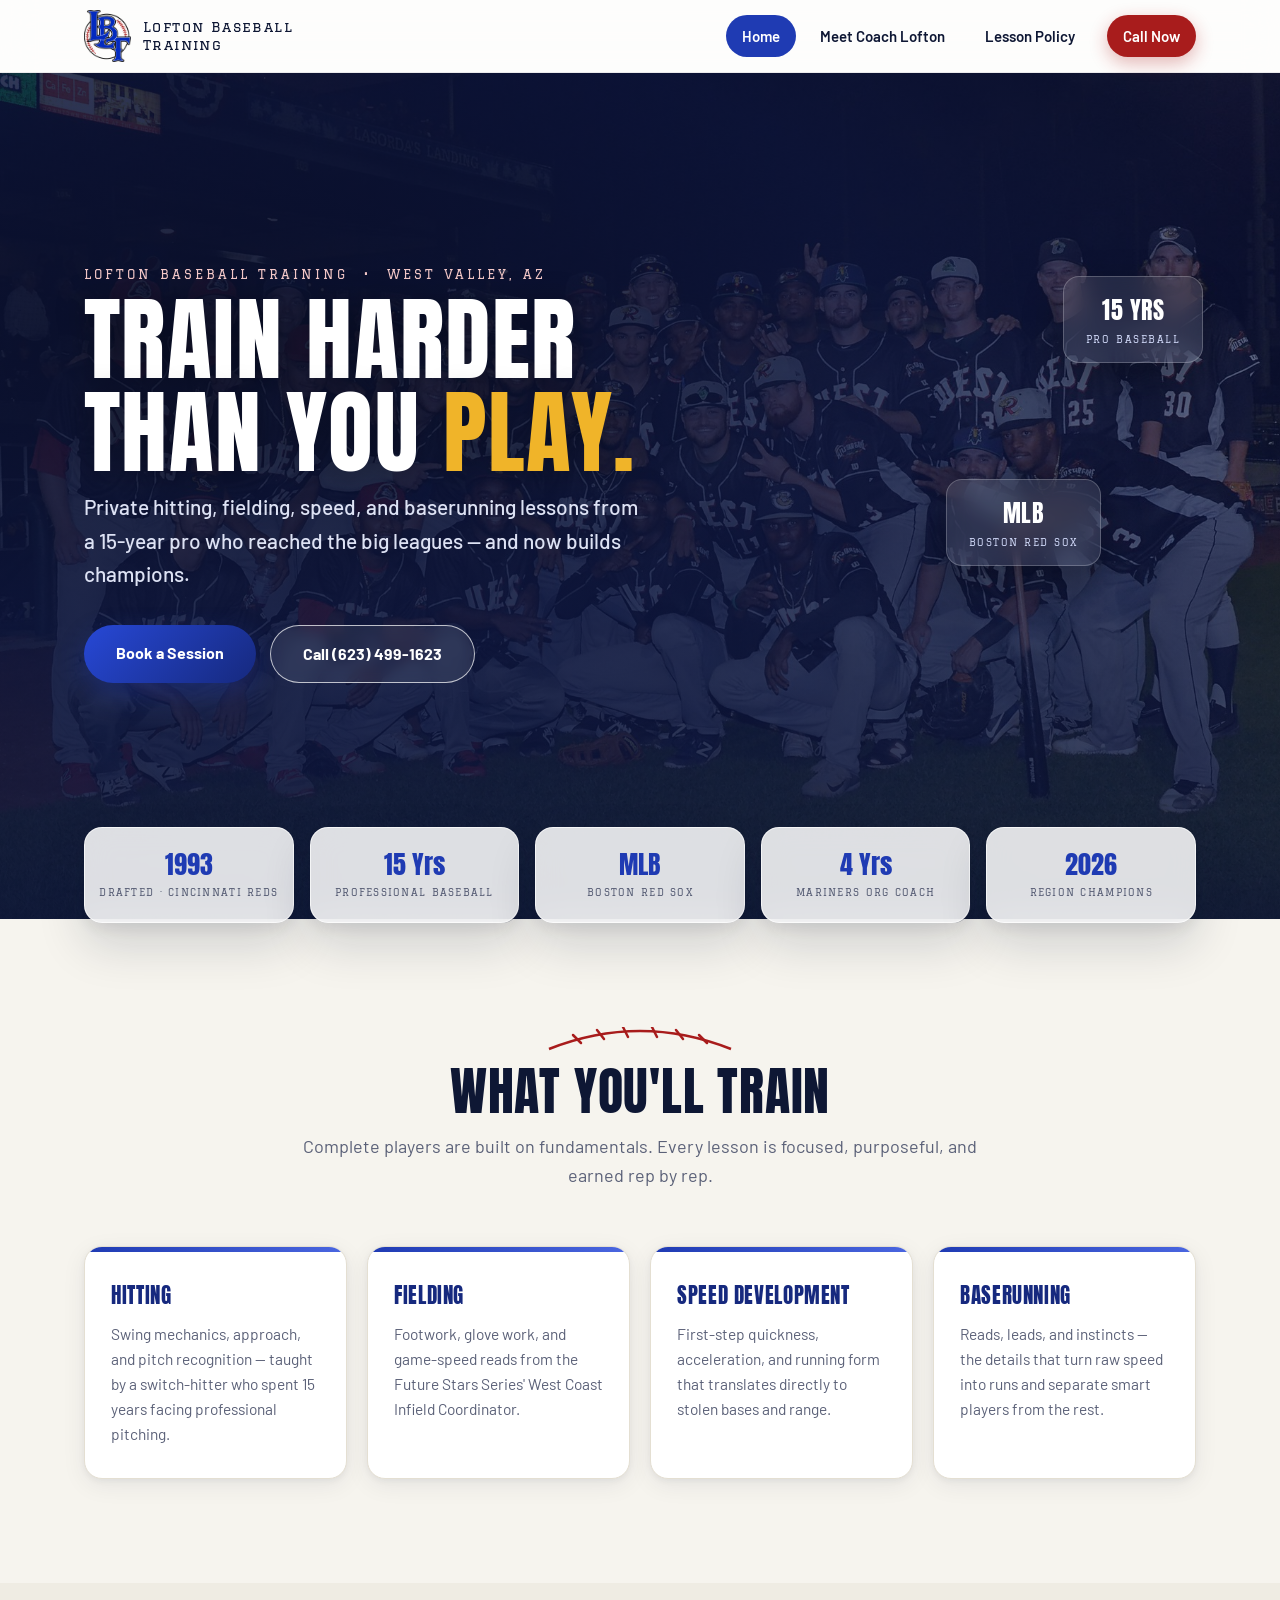
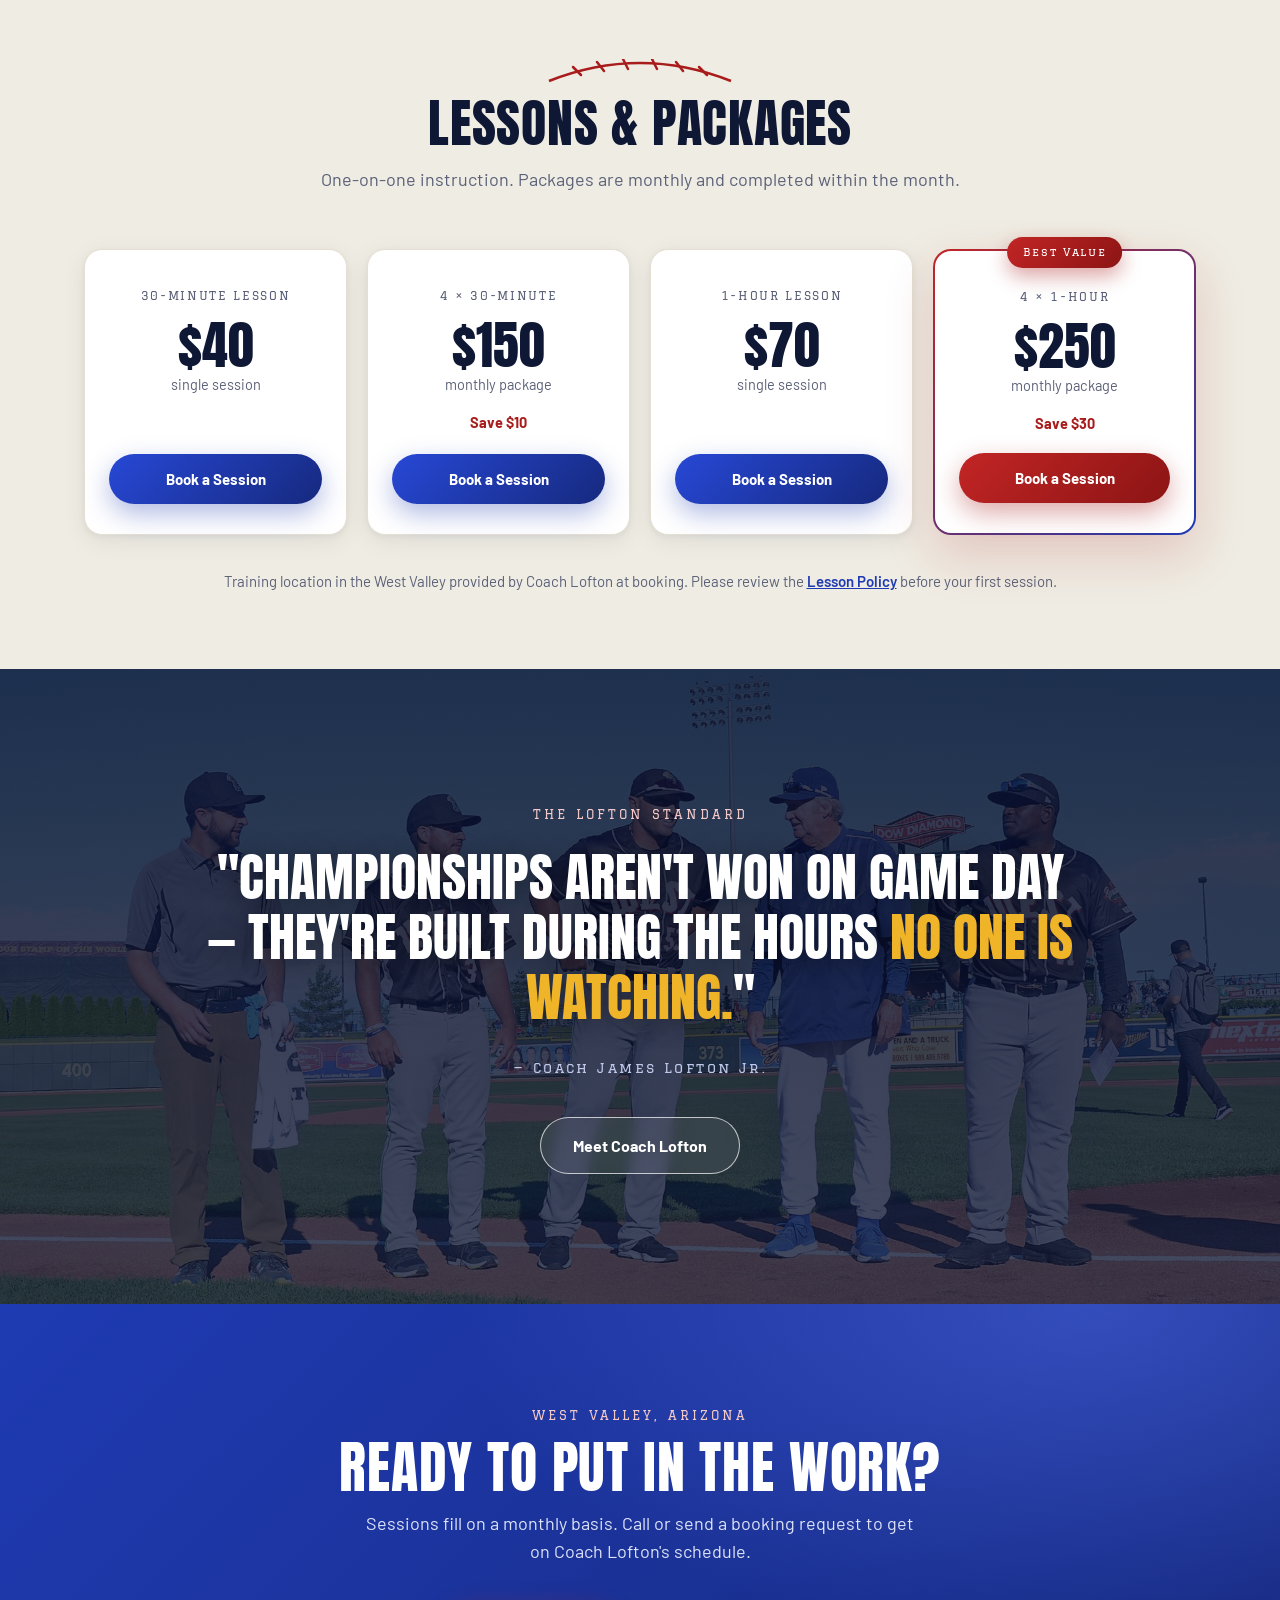
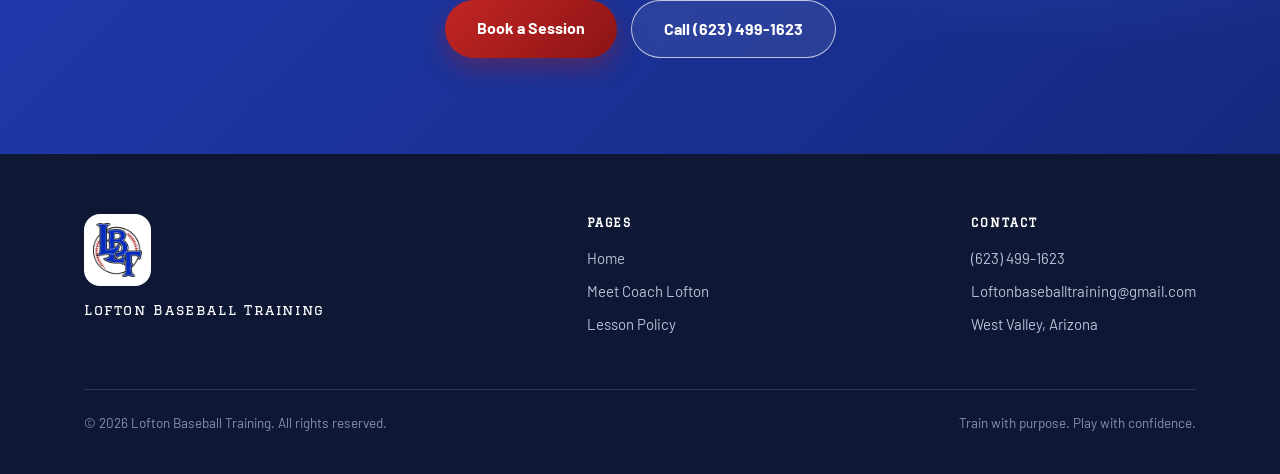
==== commit 535f1178: "v3: team photo hero, all-star day quote background, CPBL career" ====
--- a/index.html
+++ b/index.html
@@ -31,14 +31,14 @@
 
 <!-- HERO — championship poster background -->
 <section class="hero">
-  <img class="hero-bg" src="images/champs-poster.jpg" alt="Paradise Honors Panthers — 2026 4A Skyline Region Champions" fetchpriority="high">
+  <img class="hero-bg" src="images/hero-team.jpg" alt="Coach Lofton with his players on the field after a win" fetchpriority="high">
   <div class="hero-shade"></div>
 
   <div class="hero-float f1"><div class="n">15 YRS</div><div class="l">Pro Baseball</div></div>
   <div class="hero-float f2"><div class="n">MLB</div><div class="l">Boston Red Sox</div></div>
 
   <div class="hero-content">
-    <span class="champ-chip"><span class="dot"></span> 2026 4A Skyline Region Champions · Paradise Honors H.S.</span>
+    <span class="eyebrow on-dark">Lofton Baseball Training &nbsp;•&nbsp; West Valley, AZ</span>
     <h1 class="display">Train harder<br>than you <span class="accent">play.</span></h1>
     <p class="sub">Private hitting, fielding, speed, and baserunning lessons from a 15-year pro who reached the big leagues — and now builds champions.</p>
     <div class="btn-group">
@@ -133,7 +133,7 @@
 
 <!-- PHILOSOPHY QUOTE over team photo -->
 <section class="quote-band">
-  <img class="qbg" src="images/hero-team.jpg" alt="" aria-hidden="true">
+  <img class="qbg" src="images/allstar-day.jpg" alt="" aria-hidden="true">
   <div class="qshade"></div>
   <div class="wrap">
     <span class="eyebrow on-dark">The Lofton Standard</span>
--- a/styles.css
+++ b/styles.css
@@ -117,7 +117,7 @@
 }
 .hero-bg{
   position:absolute;inset:0;width:100%;height:100%;
-  object-fit:cover;object-position:center 20%;
+  object-fit:cover;object-position:center 32%;
   transform:scale(1.06);
   animation:heroDrift 18s ease-in-out infinite alternate;
 }
@@ -252,8 +252,8 @@
 .quote-band{
   position:relative;color:#fff;text-align:center;padding:130px 0;overflow:hidden;
 }
-.quote-band .qbg{position:absolute;inset:0;width:100%;height:100%;object-fit:cover;object-position:center 35%;}
-.quote-band .qshade{position:absolute;inset:0;background:linear-gradient(180deg, rgba(10,16,44,.88), rgba(14,23,52,.82));}
+.quote-band .qbg{position:absolute;inset:0;width:100%;height:100%;object-fit:cover;object-position:center 42%;}
+.quote-band .qshade{position:absolute;inset:0;background:linear-gradient(180deg, rgba(10,16,44,.84), rgba(14,23,52,.78));}
 .quote-band .wrap{position:relative;}
 .quote-band blockquote{
   font-family:'Anton',sans-serif;text-transform:uppercase;
